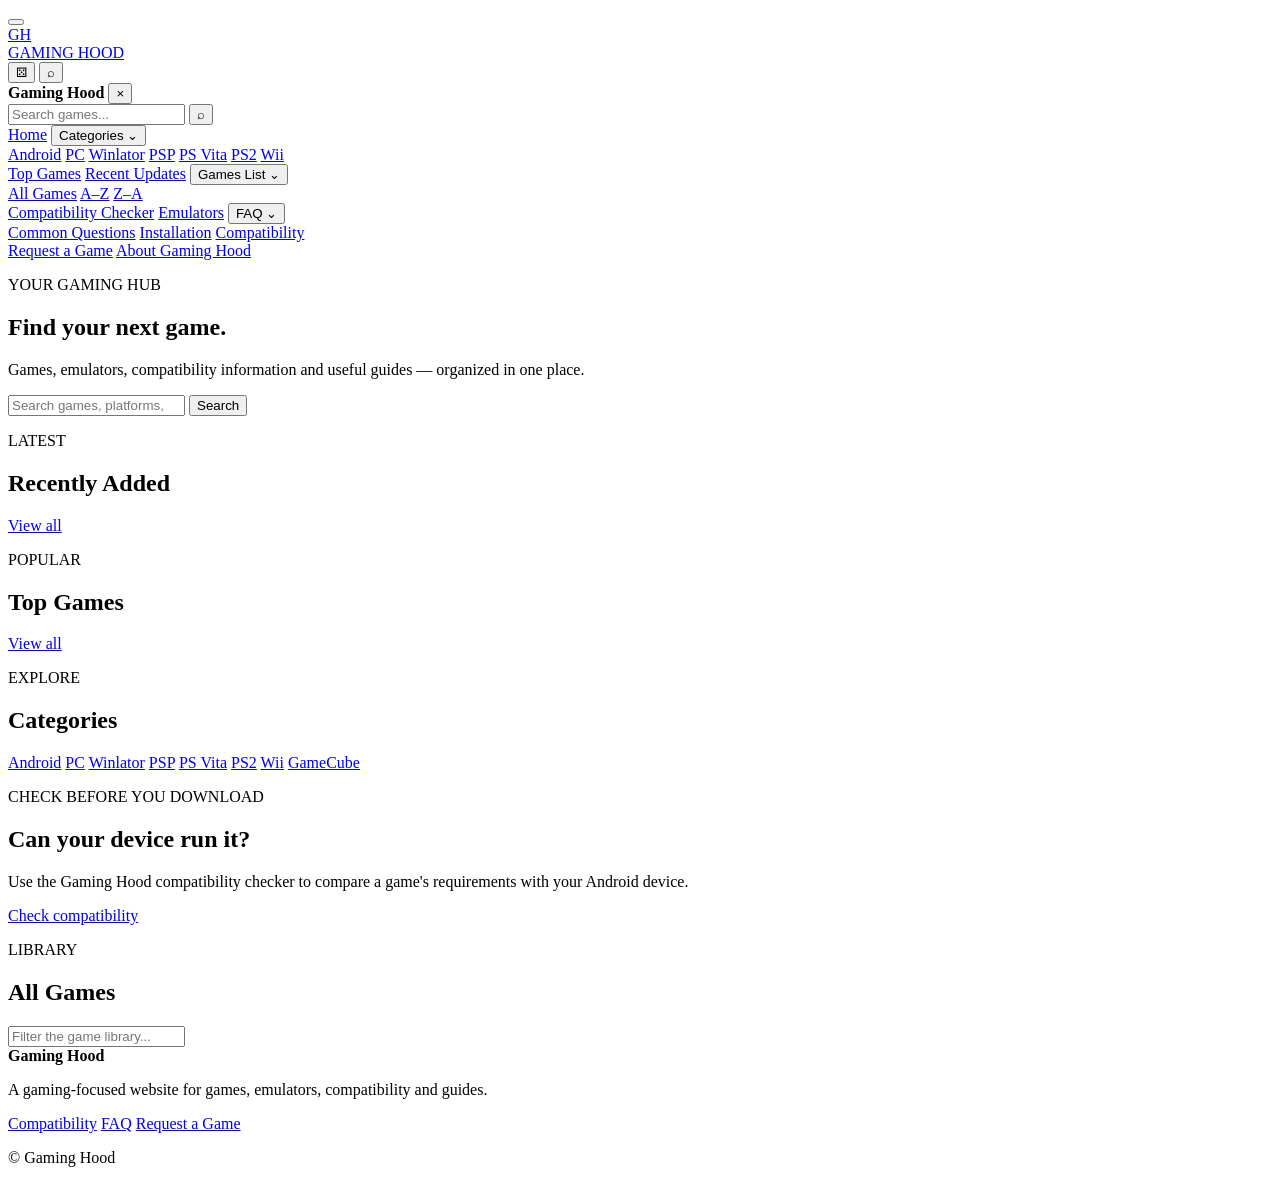
==== index.html @ 9b84cf95 "Add files via upload" ====
<!DOCTYPE html>
<html lang="en">
<head>
  <meta charset="UTF-8">
  <meta name="viewport" content="width=device-width, initial-scale=1.0">
  <meta name="theme-color" content="#170d25">
  <meta name="description" content="Gaming Hood — games, emulators, compatibility and gaming resources.">
  <title>Gaming Hood</title>
  <link rel="stylesheet" href="css/style.css">
  <link rel="manifest" href="manifest.json">
</head>
<body>
  <header class="site-header">
    <button class="icon-btn menu-btn" id="menuBtn" aria-label="Open menu" aria-expanded="false">
      <span></span><span></span><span></span>
    </button>

    <a class="brand" href="./" aria-label="Gaming Hood home">
      <div class="brand-mark">GH</div>
      <span>GAMING HOOD</span>
    </a>

    <div class="header-actions">
      <button class="icon-btn" id="randomBtn" aria-label="Random game" title="Random game">⚄</button>
      <button class="icon-btn" id="searchBtn" aria-label="Search">⌕</button>
    </div>
  </header>

  <div class="drawer-backdrop" id="drawerBackdrop"></div>
  <aside class="drawer" id="drawer" aria-hidden="true">
    <div class="drawer-top">
      <strong>Gaming Hood</strong>
      <button class="close-btn" id="closeDrawer" aria-label="Close menu">×</button>
    </div>

    <form class="drawer-search" id="drawerSearchForm">
      <input id="drawerSearchInput" type="search" placeholder="Search games..." autocomplete="off">
      <button type="submit">⌕</button>
    </form>

    <nav class="drawer-nav">
      <a href="./">Home</a>

      <button class="nav-drop" data-target="categoriesMenu">
        Categories <span>⌄</span>
      </button>
      <div class="subnav" id="categoriesMenu">
        <a href="category.html?platform=Android">Android</a>
        <a href="category.html?platform=PC">PC</a>
        <a href="category.html?platform=Winlator">Winlator</a>
        <a href="category.html?platform=PSP">PSP</a>
        <a href="category.html?platform=PS%20Vita">PS Vita</a>
        <a href="category.html?platform=PS2">PS2</a>
        <a href="category.html?platform=Wii">Wii</a>
      </div>

      <a href="#top-games">Top Games</a>
      <a href="#recent-updates">Recent Updates</a>

      <button class="nav-drop" data-target="gamesListMenu">
        Games List <span>⌄</span>
      </button>
      <div class="subnav" id="gamesListMenu">
        <a href="#games">All Games</a>
        <a href="category.html?sort=az">A–Z</a>
        <a href="category.html?sort=za">Z–A</a>
      </div>

      <a href="compatibility.html">Compatibility Checker</a>
      <a href="#emulators">Emulators</a>

      <button class="nav-drop" data-target="faqMenu">
        FAQ <span>⌄</span>
      </button>
      <div class="subnav" id="faqMenu">
        <a href="faq.html">Common Questions</a>
        <a href="faq.html#installation">Installation</a>
        <a href="faq.html#compatibility">Compatibility</a>
      </div>

      <a href="#request">Request a Game</a>
      <a href="#about">About Gaming Hood</a>
    </nav>
  </aside>

  <section class="hero">
    <div class="hero-inner">
      <p class="eyebrow">YOUR GAMING HUB</p>
      <h1>Find your next game.</h1>
      <p class="hero-text">Games, emulators, compatibility information and useful guides — organized in one place.</p>
      <div class="hero-search">
        <input id="heroSearchInput" type="search" placeholder="Search games, platforms, emulators..." autocomplete="off">
        <button id="heroSearchBtn">Search</button>
      </div>
    </div>
  </section>

  <main class="container">
    <section class="section" id="recent-updates">
      <div class="section-heading">
        <div>
          <p class="section-kicker">LATEST</p>
          <h2>Recently Added</h2>
        </div>
        <a href="category.html?sort=recent">View all</a>
      </div>
      <div class="game-grid" id="recentGrid"></div>
    </section>

    <section class="section" id="top-games">
      <div class="section-heading">
        <div>
          <p class="section-kicker">POPULAR</p>
          <h2>Top Games</h2>
        </div>
        <a href="category.html?sort=top">View all</a>
      </div>
      <div class="game-grid" id="topGrid"></div>
    </section>

    <section class="section categories-section">
      <div class="section-heading">
        <div>
          <p class="section-kicker">EXPLORE</p>
          <h2>Categories</h2>
        </div>
      </div>
      <div class="category-grid">
        <a href="category.html?platform=Android">Android</a>
        <a href="category.html?platform=PC">PC</a>
        <a href="category.html?platform=Winlator">Winlator</a>
        <a href="category.html?platform=PSP">PSP</a>
        <a href="category.html?platform=PS%20Vita">PS Vita</a>
        <a href="category.html?platform=PS2">PS2</a>
        <a href="category.html?platform=Wii">Wii</a>
        <a href="category.html?platform=GameCube">GameCube</a>
      </div>
    </section>

    <section class="section feature-strip">
      <div>
        <p class="section-kicker">CHECK BEFORE YOU DOWNLOAD</p>
        <h2>Can your device run it?</h2>
        <p>Use the Gaming Hood compatibility checker to compare a game's requirements with your Android device.</p>
      </div>
      <a class="primary-btn" href="compatibility.html">Check compatibility</a>
    </section>

    <section class="section" id="games">
      <div class="section-heading">
        <div>
          <p class="section-kicker">LIBRARY</p>
          <h2>All Games</h2>
        </div>
        <span class="result-count" id="resultCount"></span>
      </div>

      <div class="inline-search">
        <input id="librarySearchInput" type="search" placeholder="Filter the game library..." autocomplete="off">
      </div>
      <div class="game-grid" id="allGrid"></div>
      <p class="empty-state" id="emptyState" hidden>No games matched your search.</p>
    </section>
  </main>

  <footer class="site-footer" id="about">
    <div>
      <strong>Gaming Hood</strong>
      <p>A gaming-focused website for games, emulators, compatibility and guides.</p>
    </div>
    <div class="footer-links">
      <a href="compatibility.html">Compatibility</a>
      <a href="faq.html">FAQ</a>
      <a href="#request">Request a Game</a>
    </div>
    <p class="copyright">© <span id="year"></span> Gaming Hood</p>
  </footer>

  <div class="toast" id="toast" role="status" aria-live="polite"></div>

  <script src="js/app.js" defer></script>
</body>
</html>
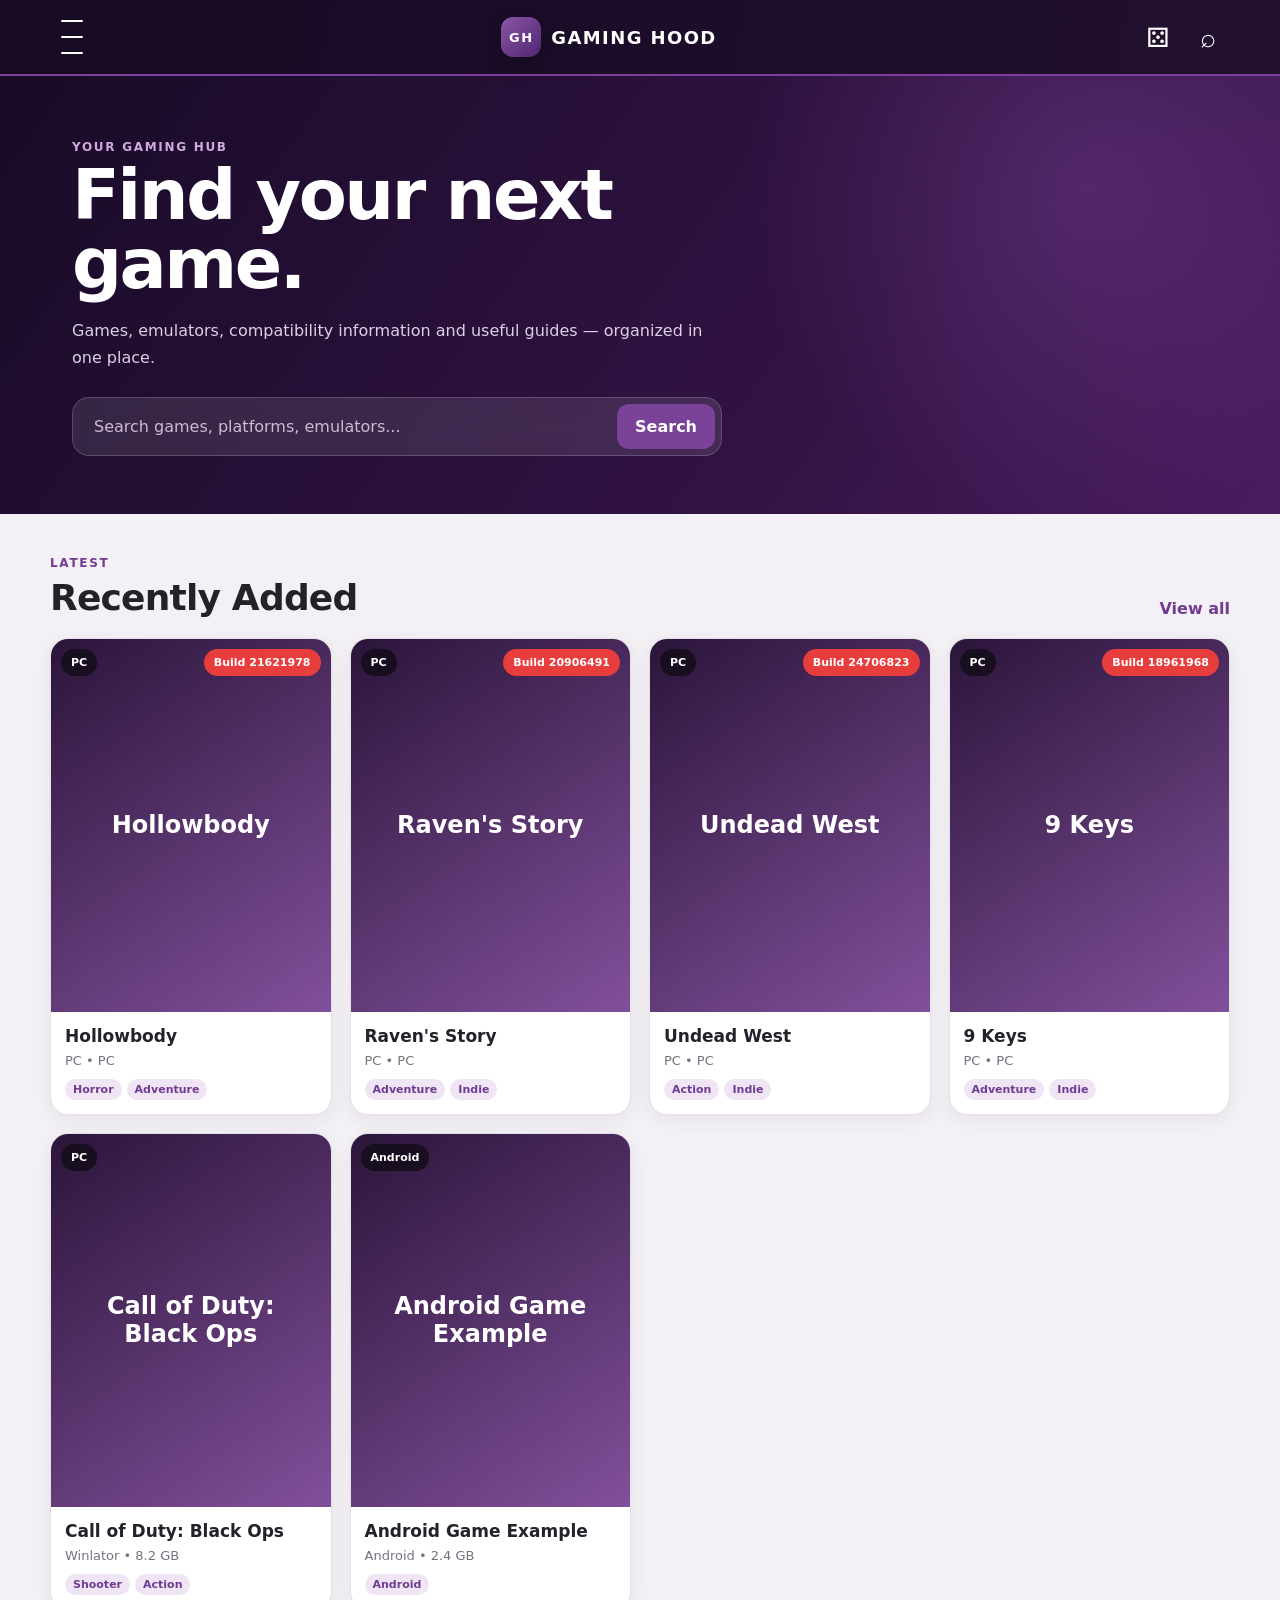
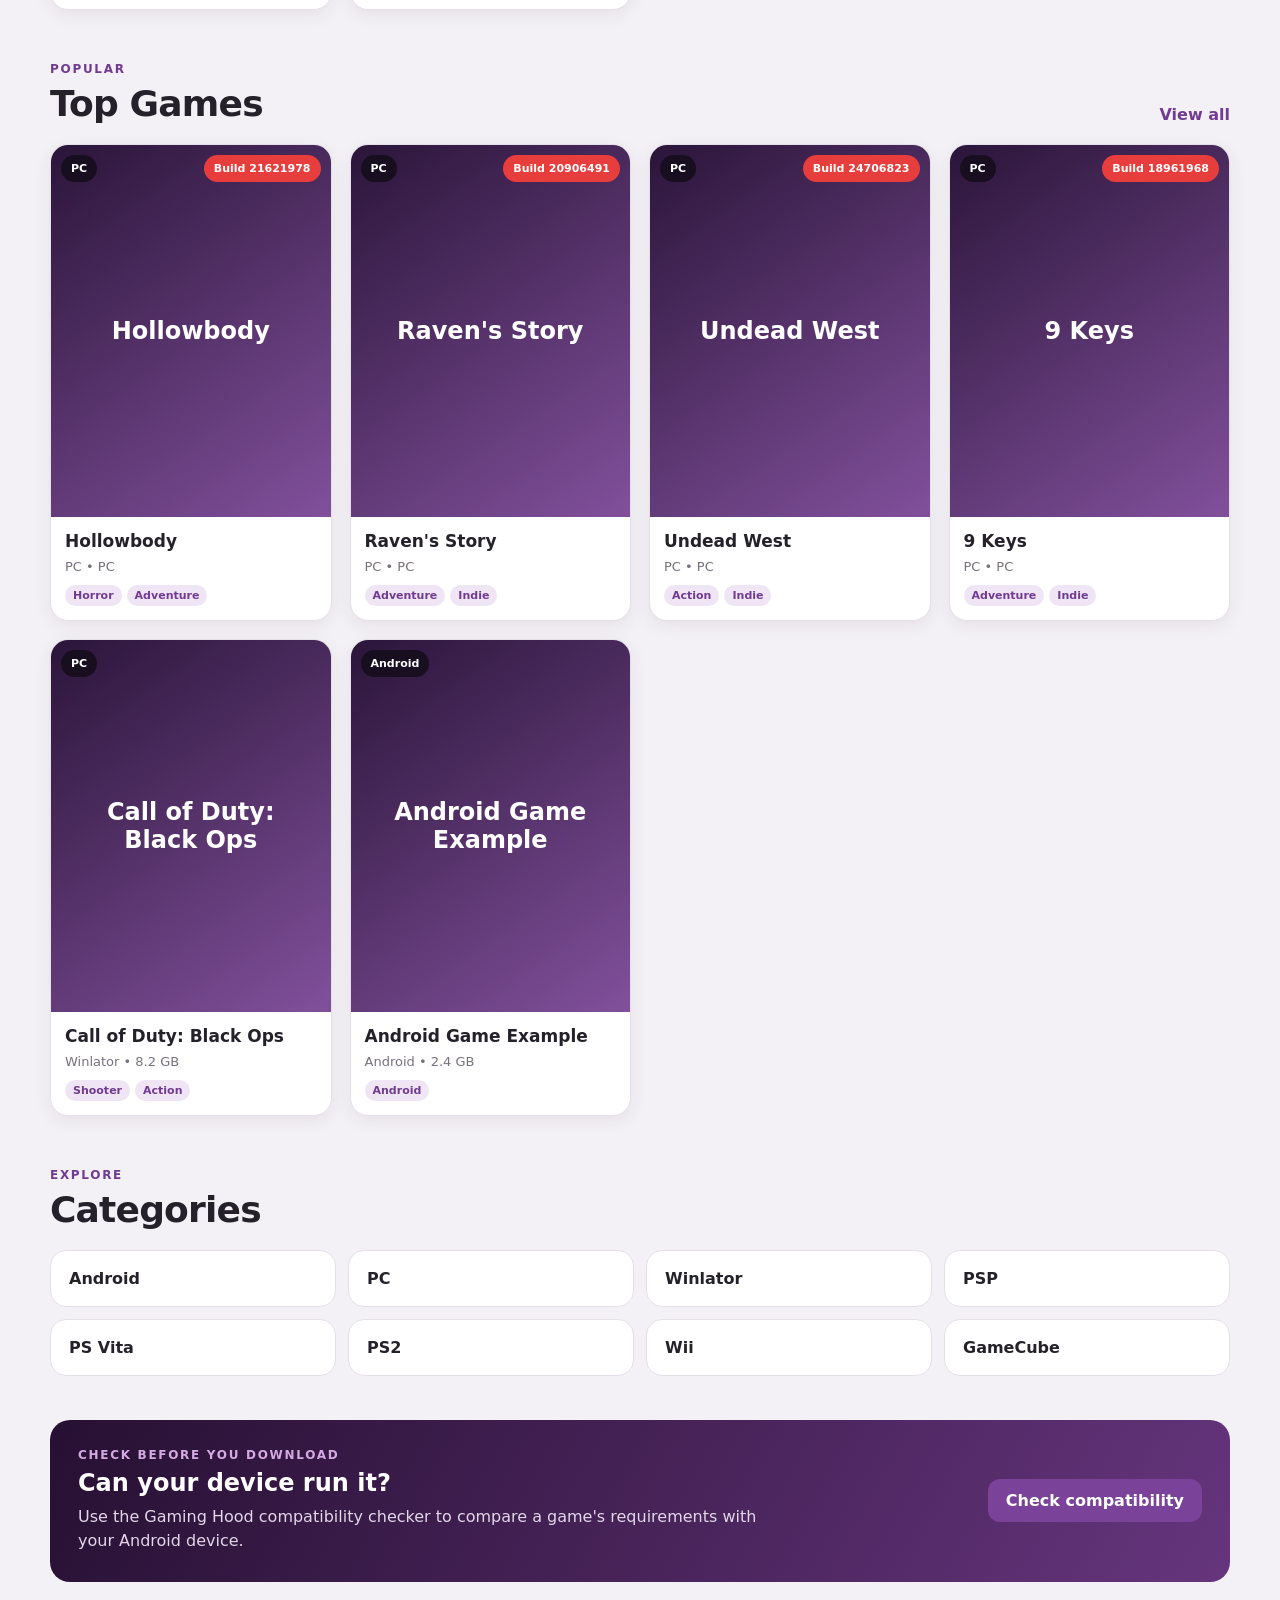
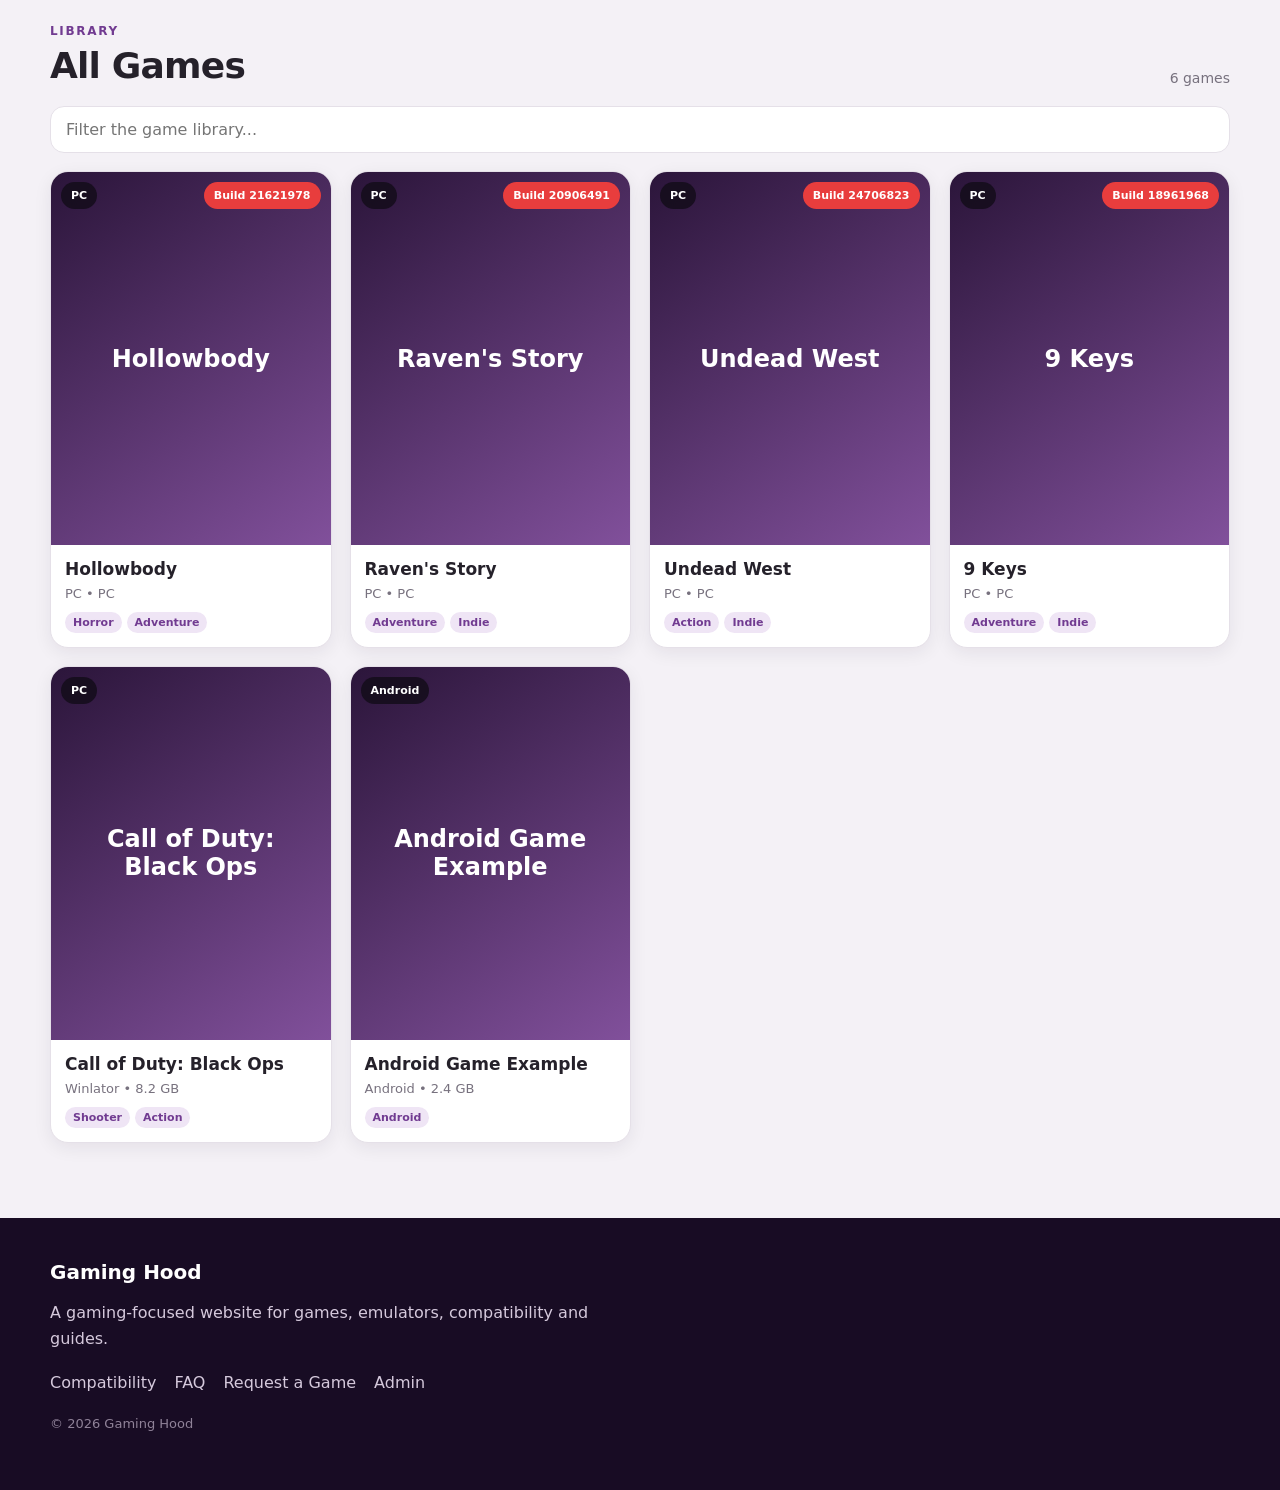
==== commit dfaaf7f9: "Add files via upload" ====
--- a/index.html
+++ b/index.html
@@ -80,6 +80,7 @@
 
       <a href="#request">Request a Game</a>
       <a href="#about">About Gaming Hood</a>
+      <a href="admin/">Admin</a>
     </nav>
   </aside>
 
@@ -172,6 +173,7 @@
       <a href="compatibility.html">Compatibility</a>
       <a href="faq.html">FAQ</a>
       <a href="#request">Request a Game</a>
+      <a href="admin/">Admin</a>
     </div>
     <p class="copyright">© <span id="year"></span> Gaming Hood</p>
   </footer>
--- a/css/style.css
+++ b/css/style.css
@@ -0,0 +1,728 @@
+:root {
+  --bg: #f4f1f6;
+  --surface: #ffffff;
+  --surface-2: #f8f6fa;
+  --text: #25212a;
+  --muted: #77717e;
+  --purple: #713b91;
+  --purple-dark: #190d28;
+  --purple-soft: #efe5f5;
+  --border: #e5e0e8;
+  --shadow: 0 10px 30px rgba(31, 18, 41, .10);
+  --radius: 20px;
+}
+
+* { box-sizing: border-box; }
+html { scroll-behavior: smooth; }
+body {
+  margin: 0;
+  background: var(--bg);
+  color: var(--text);
+  font-family: Inter, system-ui, -apple-system, BlinkMacSystemFont, "Segoe UI", sans-serif;
+}
+a { color: inherit; text-decoration: none; }
+button, input { font: inherit; }
+
+.site-header {
+  position: sticky;
+  top: 0;
+  z-index: 100;
+  height: 76px;
+  padding: 0 max(18px, calc((100% - 1180px) / 2));
+  display: grid;
+  grid-template-columns: 48px 1fr 110px;
+  align-items: center;
+  gap: 12px;
+  color: #fff;
+  background: linear-gradient(100deg, #160b23, #21102f);
+  border-bottom: 2px solid #7d3e9c;
+}
+.brand {
+  justify-self: center;
+  display: flex;
+  align-items: center;
+  gap: 10px;
+  font-weight: 900;
+  letter-spacing: 1.4px;
+  font-size: 18px;
+}
+.brand-mark {
+  width: 40px;
+  height: 40px;
+  display: grid;
+  place-items: center;
+  border-radius: 12px;
+  color: #fff;
+  background: linear-gradient(135deg, #8c55a7, #4e2670);
+  box-shadow: 0 7px 18px rgba(0,0,0,.25);
+  font-size: 13px;
+}
+.header-actions { display: flex; justify-content: flex-end; gap: 6px; }
+
+.icon-btn {
+  width: 44px;
+  height: 44px;
+  border: 0;
+  border-radius: 13px;
+  background: transparent;
+  color: inherit;
+  cursor: pointer;
+  display: grid;
+  place-items: center;
+  font-size: 27px;
+}
+.icon-btn:hover { background: rgba(255,255,255,.10); }
+.menu-btn { gap: 5px; }
+.menu-btn span {
+  display: block;
+  width: 22px;
+  height: 2px;
+  border-radius: 4px;
+  background: #fff;
+}
+
+.hero {
+  color: #fff;
+  background:
+    radial-gradient(circle at 85% 25%, rgba(145, 83, 178, .30), transparent 30%),
+    linear-gradient(125deg, #180b27, #321344 65%, #4a1c60);
+}
+.hero-inner {
+  max-width: 1180px;
+  margin: auto;
+  padding: 64px 22px 58px;
+}
+.eyebrow, .section-kicker {
+  margin: 0 0 7px;
+  font-size: 12px;
+  font-weight: 800;
+  letter-spacing: 1.7px;
+  color: #9a6bb4;
+}
+.hero .eyebrow { color: #d0a9df; }
+.hero h1 {
+  max-width: 700px;
+  margin: 0;
+  font-size: clamp(38px, 7vw, 70px);
+  line-height: .98;
+  letter-spacing: -2.5px;
+}
+.hero-text {
+  max-width: 650px;
+  margin: 20px 0 26px;
+  color: #ddd0e4;
+  line-height: 1.65;
+  font-size: 16px;
+}
+.hero-search {
+  max-width: 650px;
+  display: flex;
+  padding: 6px;
+  background: rgba(255,255,255,.10);
+  border: 1px solid rgba(255,255,255,.18);
+  border-radius: 17px;
+  backdrop-filter: blur(12px);
+}
+.hero-search input {
+  min-width: 0;
+  flex: 1;
+  border: 0;
+  outline: 0;
+  background: transparent;
+  color: #fff;
+  padding: 13px 15px;
+}
+.hero-search input::placeholder { color: #cbbcd3; }
+.hero-search button, .primary-btn {
+  border: 0;
+  border-radius: 12px;
+  padding: 12px 18px;
+  color: #fff;
+  background: #7a4298;
+  cursor: pointer;
+  font-weight: 800;
+}
+
+.container {
+  width: min(1180px, calc(100% - 28px));
+  margin: 0 auto;
+}
+.section { padding: 42px 0 10px; }
+.section-heading {
+  display: flex;
+  align-items: end;
+  justify-content: space-between;
+  gap: 20px;
+  margin-bottom: 20px;
+}
+.section-heading h2 {
+  margin: 0;
+  font-size: clamp(26px, 4vw, 36px);
+  letter-spacing: -.8px;
+}
+.section-heading > a {
+  color: var(--purple);
+  font-weight: 750;
+}
+.section-kicker { color: var(--purple); }
+
+.game-grid {
+  display: grid;
+  grid-template-columns: repeat(4, minmax(0, 1fr));
+  gap: 18px;
+}
+.game-card {
+  min-width: 0;
+  overflow: hidden;
+  border: 1px solid var(--border);
+  border-radius: 18px;
+  background: var(--surface);
+  box-shadow: 0 5px 18px rgba(30,18,39,.07);
+  transition: transform .18s ease, box-shadow .18s ease;
+}
+.game-card:hover {
+  transform: translateY(-4px);
+  box-shadow: var(--shadow);
+}
+.cover {
+  position: relative;
+  aspect-ratio: 3 / 4;
+  overflow: hidden;
+  background: linear-gradient(135deg, #281536, #76508a);
+}
+.cover img {
+  width: 100%;
+  height: 100%;
+  display: block;
+  object-fit: cover;
+}
+.cover-placeholder {
+  width: 100%;
+  height: 100%;
+  display: grid;
+  place-items: center;
+  padding: 20px;
+  text-align: center;
+  color: #fff;
+  font-size: 24px;
+  font-weight: 900;
+  background: linear-gradient(145deg, #2b153a, #81509b);
+}
+.platform-badge, .build-badge {
+  position: absolute;
+  top: 10px;
+  padding: 7px 10px;
+  border-radius: 999px;
+  color: #fff;
+  background: rgba(19, 13, 25, .82);
+  backdrop-filter: blur(8px);
+  font-size: 11px;
+  font-weight: 800;
+}
+.platform-badge { left: 10px; }
+.build-badge { right: 10px; background: #e83d3d; }
+.card-info { padding: 14px; }
+.card-title {
+  margin: 0 0 6px;
+  font-size: 17px;
+  line-height: 1.25;
+}
+.card-meta {
+  margin: 0;
+  color: var(--muted);
+  font-size: 13px;
+}
+.card-tags {
+  display: flex;
+  flex-wrap: wrap;
+  gap: 5px;
+  margin-top: 11px;
+}
+.tag {
+  padding: 4px 8px;
+  border-radius: 999px;
+  background: var(--purple-soft);
+  color: var(--purple);
+  font-size: 11px;
+  font-weight: 750;
+}
+
+.category-grid {
+  display: grid;
+  grid-template-columns: repeat(4, 1fr);
+  gap: 12px;
+}
+.category-grid a {
+  padding: 18px;
+  border: 1px solid var(--border);
+  border-radius: 16px;
+  background: var(--surface);
+  font-weight: 800;
+  transition: .18s;
+}
+.category-grid a:hover {
+  color: #fff;
+  background: var(--purple);
+  border-color: var(--purple);
+}
+.feature-strip {
+  display: flex;
+  align-items: center;
+  justify-content: space-between;
+  gap: 30px;
+  margin-top: 34px;
+  padding: 28px;
+  border-radius: var(--radius);
+  color: #fff;
+  background: linear-gradient(120deg, #261032, #66357d);
+}
+.feature-strip h2 { margin: 0 0 8px; }
+.feature-strip p:not(.section-kicker) {
+  max-width: 680px;
+  margin: 0;
+  color: #e2d6e8;
+  line-height: 1.55;
+}
+.feature-strip .section-kicker { color: #d5a9e2; }
+
+.inline-search {
+  margin: 0 0 18px;
+}
+.inline-search input, .drawer-search input {
+  width: 100%;
+  border: 1px solid var(--border);
+  outline: 0;
+  border-radius: 14px;
+  padding: 13px 15px;
+  background: var(--surface);
+  color: var(--text);
+}
+.result-count { color: var(--muted); font-size: 14px; }
+
+.empty-state {
+  padding: 45px 10px;
+  text-align: center;
+  color: var(--muted);
+}
+
+.site-footer {
+  margin-top: 65px;
+  padding: 42px max(22px, calc((100% - 1180px) / 2));
+  color: #d5c9dc;
+  background: #180c24;
+}
+.site-footer strong { color: #fff; font-size: 20px; }
+.site-footer p { max-width: 580px; line-height: 1.6; }
+.footer-links {
+  display: flex;
+  flex-wrap: wrap;
+  gap: 18px;
+  margin: 22px 0;
+}
+.footer-links a:hover { color: #fff; }
+.copyright { color: #8f8298; font-size: 13px; }
+
+.drawer-backdrop {
+  position: fixed;
+  inset: 0;
+  z-index: 190;
+  background: rgba(9, 5, 12, .60);
+  opacity: 0;
+  pointer-events: none;
+  transition: opacity .2s ease;
+}
+.drawer {
+  position: fixed;
+  inset: 0 auto 0 0;
+  z-index: 200;
+  width: min(390px, 92vw);
+  padding: 22px;
+  overflow-y: auto;
+  background: #211f23;
+  color: #fff;
+  transform: translateX(-105%);
+  transition: transform .24s ease;
+}
+.drawer.open { transform: translateX(0); }
+.drawer-backdrop.open {
+  opacity: 1;
+  pointer-events: auto;
+}
+.drawer-top {
+  display: flex;
+  align-items: center;
+  justify-content: space-between;
+  margin-bottom: 22px;
+  font-size: 21px;
+}
+.close-btn {
+  border: 0;
+  background: transparent;
+  color: #fff;
+  font-size: 38px;
+  cursor: pointer;
+}
+.drawer-search {
+  display: flex;
+  gap: 8px;
+  margin-bottom: 22px;
+}
+.drawer-search input {
+  background: #1b1a1d;
+  border-color: #39353b;
+  color: #fff;
+}
+.drawer-search button {
+  width: 50px;
+  border: 0;
+  border-radius: 14px;
+  color: #fff;
+  background: var(--purple);
+  cursor: pointer;
+}
+.drawer-nav a, .nav-drop {
+  width: 100%;
+  display: flex;
+  align-items: center;
+  justify-content: space-between;
+  padding: 17px 2px;
+  border: 0;
+  border-bottom: 1px solid #37343a;
+  background: transparent;
+  color: #fff;
+  text-align: left;
+  font-weight: 750;
+  font-size: 16px;
+  cursor: pointer;
+}
+.subnav {
+  display: none;
+  padding: 4px 0 8px 14px;
+}
+.subnav.open { display: block; }
+.subnav a {
+  color: #cfc7d2;
+  font-size: 14px;
+  border: 0;
+  padding: 12px 0;
+}
+
+.toast {
+  position: fixed;
+  left: 50%;
+  bottom: 24px;
+  z-index: 300;
+  transform: translate(-50%, 20px);
+  opacity: 0;
+  pointer-events: none;
+  padding: 11px 15px;
+  border-radius: 999px;
+  color: #fff;
+  background: #252027;
+  box-shadow: var(--shadow);
+  transition: .2s;
+}
+.toast.show { opacity: 1; transform: translate(-50%, 0); }
+
+.skeleton {
+  position: relative;
+  overflow: hidden;
+  background: #e8e4ea;
+}
+.skeleton::after {
+  content: "";
+  position: absolute;
+  inset: 0;
+  transform: translateX(-100%);
+  background: linear-gradient(90deg, transparent, rgba(255,255,255,.65), transparent);
+  animation: shimmer 1.2s infinite;
+}
+.skeleton-cover { aspect-ratio: 3 / 4; }
+.skeleton-info { height: 100px; }
+@keyframes shimmer {
+  100% { transform: translateX(100%); }
+}
+
+@media (max-width: 900px) {
+  .game-grid { grid-template-columns: repeat(3, minmax(0, 1fr)); }
+  .category-grid { grid-template-columns: repeat(2, 1fr); }
+}
+@media (max-width: 640px) {
+  .site-header {
+    height: 66px;
+    padding: 0 10px;
+    grid-template-columns: 44px 1fr 88px;
+  }
+  .brand { font-size: 14px; letter-spacing: .8px; }
+  .brand-mark { width: 35px; height: 35px; border-radius: 10px; }
+  .header-actions { gap: 0; }
+  .icon-btn { width: 40px; height: 40px; }
+  .hero-inner { padding: 45px 18px 42px; }
+  .hero h1 { letter-spacing: -1.5px; }
+  .hero-search { flex-direction: column; background: transparent; border: 0; padding: 0; gap: 8px; }
+  .hero-search input {
+    background: rgba(255,255,255,.10);
+    border: 1px solid rgba(255,255,255,.18);
+    border-radius: 14px;
+  }
+  .hero-search button { width: 100%; }
+  .container { width: min(100% - 20px, 1180px); }
+  .section { padding-top: 34px; }
+  .game-grid {
+    grid-template-columns: repeat(2, minmax(0, 1fr));
+    gap: 10px;
+  }
+  .game-card { border-radius: 14px; }
+  .card-info { padding: 10px; }
+  .card-title { font-size: 14px; }
+  .card-meta { font-size: 11px; }
+  .platform-badge, .build-badge { top: 7px; padding: 5px 7px; font-size: 9px; }
+  .platform-badge { left: 7px; }
+  .build-badge { right: 7px; }
+  .feature-strip {
+    display: block;
+    padding: 22px;
+  }
+  .feature-strip .primary-btn {
+    display: inline-block;
+    margin-top: 18px;
+  }
+  .category-grid { grid-template-columns: repeat(2, 1fr); }
+}
+
+
+
+/* ===== Game detail page ===== */
+.game-page {
+  min-height: 70vh;
+  padding: 28px 0 70px;
+}
+.game-shell {
+  width: min(920px, calc(100% - 24px));
+  margin: auto;
+}
+.breadcrumbs {
+  display: flex;
+  flex-wrap: wrap;
+  gap: 8px;
+  align-items: center;
+  margin: 4px 0 22px;
+  color: #77717e;
+  font-size: 14px;
+}
+.breadcrumbs a { color: var(--purple); font-weight: 700; }
+.game-tags {
+  display: flex;
+  flex-wrap: wrap;
+  gap: 8px;
+  margin-bottom: 14px;
+}
+.game-tag {
+  padding: 8px 13px;
+  border-radius: 999px;
+  color: #fff;
+  background: #713b91;
+  font-size: 13px;
+  font-weight: 750;
+}
+.game-title {
+  margin: 0;
+  font-size: clamp(34px, 6vw, 58px);
+  line-height: 1.04;
+  letter-spacing: -1.8px;
+}
+.game-meta {
+  display: flex;
+  flex-wrap: wrap;
+  align-items: center;
+  gap: 9px;
+  margin: 20px 0 26px;
+  color: #6f6874;
+  font-size: 14px;
+}
+.game-hero-image {
+  overflow: hidden;
+  border-radius: 24px;
+  background: #291533;
+  box-shadow: var(--shadow);
+}
+.game-hero-image img {
+  width: 100%;
+  max-height: 510px;
+  display: block;
+  object-fit: cover;
+}
+.game-cover-placeholder {
+  min-height: 360px;
+  display: grid;
+  place-items: center;
+  padding: 40px;
+  text-align: center;
+  color: #fff;
+  font-size: clamp(30px, 7vw, 60px);
+  font-weight: 900;
+  background: linear-gradient(135deg, #24112f, #81509b);
+}
+.game-card-section {
+  margin-top: 22px;
+  padding: 28px;
+  border: 1px solid var(--border);
+  border-radius: 22px;
+  background: var(--surface);
+  box-shadow: 0 5px 18px rgba(30,18,39,.05);
+}
+.game-card-section h2,
+.compat-card h2,
+.download-card h2 {
+  margin: 0 0 14px;
+  font-size: 27px;
+  letter-spacing: -.5px;
+}
+.game-description {
+  margin: 0;
+  color: #4f4854;
+  line-height: 1.75;
+  white-space: pre-line;
+}
+.info-grid,
+.requirements {
+  display: grid;
+  grid-template-columns: repeat(2, 1fr);
+  gap: 1px;
+  overflow: hidden;
+  border: 1px solid var(--border);
+  border-radius: 16px;
+  background: var(--border);
+}
+.info-row {
+  display: flex;
+  justify-content: space-between;
+  gap: 18px;
+  padding: 15px;
+  background: var(--surface);
+}
+.info-row span { color: #756d79; }
+.info-row strong { text-align: right; }
+.compat-card {
+  margin-top: 22px;
+  padding: 28px;
+  display: flex;
+  align-items: center;
+  justify-content: space-between;
+  gap: 25px;
+  border-radius: 22px;
+  color: #fff;
+  background: linear-gradient(120deg, #261032, #66357d);
+  box-shadow: var(--shadow);
+}
+.compat-card .section-kicker { color: #d7b1e5; }
+.compat-card h2 { margin-bottom: 8px; }
+.compat-card p:not(.section-kicker) {
+  margin: 0;
+  max-width: 620px;
+  color: #dfd2e5;
+  line-height: 1.6;
+}
+.download-card {
+  margin-top: 22px;
+  padding: 30px;
+  border-radius: 22px;
+  color: #fff;
+  background: #201024;
+}
+.download-card .section-kicker { color: #c294d5; }
+.download-card p:not(.section-kicker) { color: #d8cadf; }
+.download-btn {
+  display: inline-flex;
+  align-items: center;
+  justify-content: center;
+  min-width: 220px;
+  margin-top: 8px;
+  padding: 15px 22px;
+  border: 0;
+  border-radius: 14px;
+  color: #fff;
+  background: #7a4298;
+  font-weight: 850;
+  cursor: pointer;
+}
+.download-btn:hover, .primary-btn:hover { filter: brightness(1.08); }
+.download-btn.disabled {
+  opacity: .55;
+  cursor: not-allowed;
+}
+.install-list {
+  margin: 0;
+  padding-left: 22px;
+  color: #4f4854;
+  line-height: 1.9;
+}
+.share-section { text-align: left; }
+.share-buttons {
+  display: flex;
+  flex-wrap: wrap;
+  gap: 9px;
+}
+.share-buttons button {
+  padding: 11px 14px;
+  border: 1px solid var(--border);
+  border-radius: 12px;
+  color: var(--text);
+  background: var(--surface-2);
+  cursor: pointer;
+  font-weight: 700;
+}
+.share-buttons button:hover {
+  color: #fff;
+  border-color: var(--purple);
+  background: var(--purple);
+}
+.related-grid { grid-template-columns: repeat(4, minmax(0, 1fr)); }
+.game-loading .skeleton-hero-image {
+  aspect-ratio: 16 / 8;
+  border-radius: 24px;
+}
+.skeleton-title {
+  width: 60%;
+  height: 50px;
+  margin: 28px 0 15px;
+  border-radius: 10px;
+}
+.skeleton-lines {
+  width: 80%;
+  height: 70px;
+  border-radius: 10px;
+}
+.not-found {
+  margin: 60px auto;
+  padding: 45px 25px;
+  max-width: 650px;
+  text-align: center;
+  border: 1px solid var(--border);
+  border-radius: 22px;
+  background: var(--surface);
+}
+.not-found h1 { margin-top: 0; }
+.not-found p, .muted { color: var(--muted); line-height: 1.6; }
+
+@media (max-width: 700px) {
+  .game-page { padding-top: 18px; }
+  .game-shell { width: min(100% - 16px, 920px); }
+  .game-title { font-size: 35px; }
+  .game-hero-image { border-radius: 18px; }
+  .game-cover-placeholder { min-height: 250px; font-size: 35px; }
+  .game-card-section, .compat-card, .download-card {
+    padding: 20px;
+    border-radius: 18px;
+  }
+  .info-grid, .requirements { grid-template-columns: 1fr; }
+  .compat-card {
+    display: block;
+  }
+  .compat-card .primary-btn {
+    display: inline-flex;
+    margin-top: 17px;
+  }
+  .related-grid { grid-template-columns: repeat(2, minmax(0, 1fr)); }
+}
+
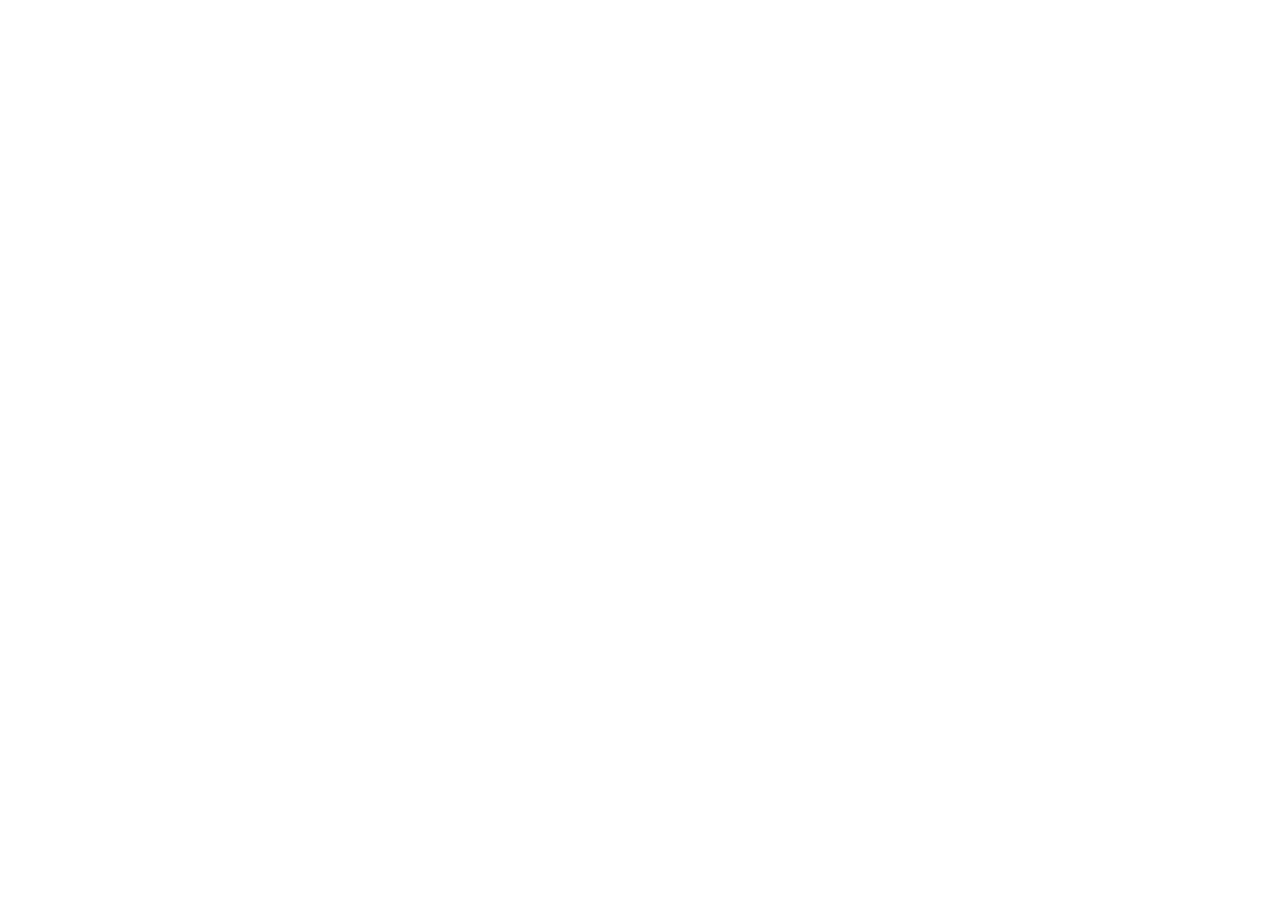
==== commit a52ca183: "Rename index (1).html to index.html" ====
--- a/index.html
+++ b/index.html
@@ -3,183 +3,13 @@
 <head>
   <meta charset="UTF-8">
   <meta name="viewport" content="width=device-width, initial-scale=1.0">
-  <meta name="theme-color" content="#170d25">
-  <meta name="description" content="Gaming Hood — games, emulators, compatibility and gaming resources.">
-  <title>Gaming Hood</title>
-  <link rel="stylesheet" href="css/style.css">
-  <link rel="manifest" href="manifest.json">
+
+  <title>Gaming Hood CMS</title>
 </head>
+
 <body>
-  <header class="site-header">
-    <button class="icon-btn menu-btn" id="menuBtn" aria-label="Open menu" aria-expanded="false">
-      <span></span><span></span><span></span>
-    </button>
 
-    <a class="brand" href="./" aria-label="Gaming Hood home">
-      <div class="brand-mark">GH</div>
-      <span>GAMING HOOD</span>
-    </a>
+  <script src="https://unpkg.com/decap-cms@^3.0.0/dist/decap-cms.js"></script>
 
-    <div class="header-actions">
-      <button class="icon-btn" id="randomBtn" aria-label="Random game" title="Random game">⚄</button>
-      <button class="icon-btn" id="searchBtn" aria-label="Search">⌕</button>
-    </div>
-  </header>
-
-  <div class="drawer-backdrop" id="drawerBackdrop"></div>
-  <aside class="drawer" id="drawer" aria-hidden="true">
-    <div class="drawer-top">
-      <strong>Gaming Hood</strong>
-      <button class="close-btn" id="closeDrawer" aria-label="Close menu">×</button>
-    </div>
-
-    <form class="drawer-search" id="drawerSearchForm">
-      <input id="drawerSearchInput" type="search" placeholder="Search games..." autocomplete="off">
-      <button type="submit">⌕</button>
-    </form>
-
-    <nav class="drawer-nav">
-      <a href="./">Home</a>
-
-      <button class="nav-drop" data-target="categoriesMenu">
-        Categories <span>⌄</span>
-      </button>
-      <div class="subnav" id="categoriesMenu">
-        <a href="category.html?platform=Android">Android</a>
-        <a href="category.html?platform=PC">PC</a>
-        <a href="category.html?platform=Winlator">Winlator</a>
-        <a href="category.html?platform=PSP">PSP</a>
-        <a href="category.html?platform=PS%20Vita">PS Vita</a>
-        <a href="category.html?platform=PS2">PS2</a>
-        <a href="category.html?platform=Wii">Wii</a>
-      </div>
-
-      <a href="#top-games">Top Games</a>
-      <a href="#recent-updates">Recent Updates</a>
-
-      <button class="nav-drop" data-target="gamesListMenu">
-        Games List <span>⌄</span>
-      </button>
-      <div class="subnav" id="gamesListMenu">
-        <a href="#games">All Games</a>
-        <a href="category.html?sort=az">A–Z</a>
-        <a href="category.html?sort=za">Z–A</a>
-      </div>
-
-      <a href="compatibility.html">Compatibility Checker</a>
-      <a href="#emulators">Emulators</a>
-
-      <button class="nav-drop" data-target="faqMenu">
-        FAQ <span>⌄</span>
-      </button>
-      <div class="subnav" id="faqMenu">
-        <a href="faq.html">Common Questions</a>
-        <a href="faq.html#installation">Installation</a>
-        <a href="faq.html#compatibility">Compatibility</a>
-      </div>
-
-      <a href="#request">Request a Game</a>
-      <a href="#about">About Gaming Hood</a>
-      <a href="admin/">Admin</a>
-    </nav>
-  </aside>
-
-  <section class="hero">
-    <div class="hero-inner">
-      <p class="eyebrow">YOUR GAMING HUB</p>
-      <h1>Find your next game.</h1>
-      <p class="hero-text">Games, emulators, compatibility information and useful guides — organized in one place.</p>
-      <div class="hero-search">
-        <input id="heroSearchInput" type="search" placeholder="Search games, platforms, emulators..." autocomplete="off">
-        <button id="heroSearchBtn">Search</button>
-      </div>
-    </div>
-  </section>
-
-  <main class="container">
-    <section class="section" id="recent-updates">
-      <div class="section-heading">
-        <div>
-          <p class="section-kicker">LATEST</p>
-          <h2>Recently Added</h2>
-        </div>
-        <a href="category.html?sort=recent">View all</a>
-      </div>
-      <div class="game-grid" id="recentGrid"></div>
-    </section>
-
-    <section class="section" id="top-games">
-      <div class="section-heading">
-        <div>
-          <p class="section-kicker">POPULAR</p>
-          <h2>Top Games</h2>
-        </div>
-        <a href="category.html?sort=top">View all</a>
-      </div>
-      <div class="game-grid" id="topGrid"></div>
-    </section>
-
-    <section class="section categories-section">
-      <div class="section-heading">
-        <div>
-          <p class="section-kicker">EXPLORE</p>
-          <h2>Categories</h2>
-        </div>
-      </div>
-      <div class="category-grid">
-        <a href="category.html?platform=Android">Android</a>
-        <a href="category.html?platform=PC">PC</a>
-        <a href="category.html?platform=Winlator">Winlator</a>
-        <a href="category.html?platform=PSP">PSP</a>
-        <a href="category.html?platform=PS%20Vita">PS Vita</a>
-        <a href="category.html?platform=PS2">PS2</a>
-        <a href="category.html?platform=Wii">Wii</a>
-        <a href="category.html?platform=GameCube">GameCube</a>
-      </div>
-    </section>
-
-    <section class="section feature-strip">
-      <div>
-        <p class="section-kicker">CHECK BEFORE YOU DOWNLOAD</p>
-        <h2>Can your device run it?</h2>
-        <p>Use the Gaming Hood compatibility checker to compare a game's requirements with your Android device.</p>
-      </div>
-      <a class="primary-btn" href="compatibility.html">Check compatibility</a>
-    </section>
-
-    <section class="section" id="games">
-      <div class="section-heading">
-        <div>
-          <p class="section-kicker">LIBRARY</p>
-          <h2>All Games</h2>
-        </div>
-        <span class="result-count" id="resultCount"></span>
-      </div>
-
-      <div class="inline-search">
-        <input id="librarySearchInput" type="search" placeholder="Filter the game library..." autocomplete="off">
-      </div>
-      <div class="game-grid" id="allGrid"></div>
-      <p class="empty-state" id="emptyState" hidden>No games matched your search.</p>
-    </section>
-  </main>
-
-  <footer class="site-footer" id="about">
-    <div>
-      <strong>Gaming Hood</strong>
-      <p>A gaming-focused website for games, emulators, compatibility and guides.</p>
-    </div>
-    <div class="footer-links">
-      <a href="compatibility.html">Compatibility</a>
-      <a href="faq.html">FAQ</a>
-      <a href="#request">Request a Game</a>
-      <a href="admin/">Admin</a>
-    </div>
-    <p class="copyright">© <span id="year"></span> Gaming Hood</p>
-  </footer>
-
-  <div class="toast" id="toast" role="status" aria-live="polite"></div>
-
-  <script src="js/app.js" defer></script>
 </body>
 </html>
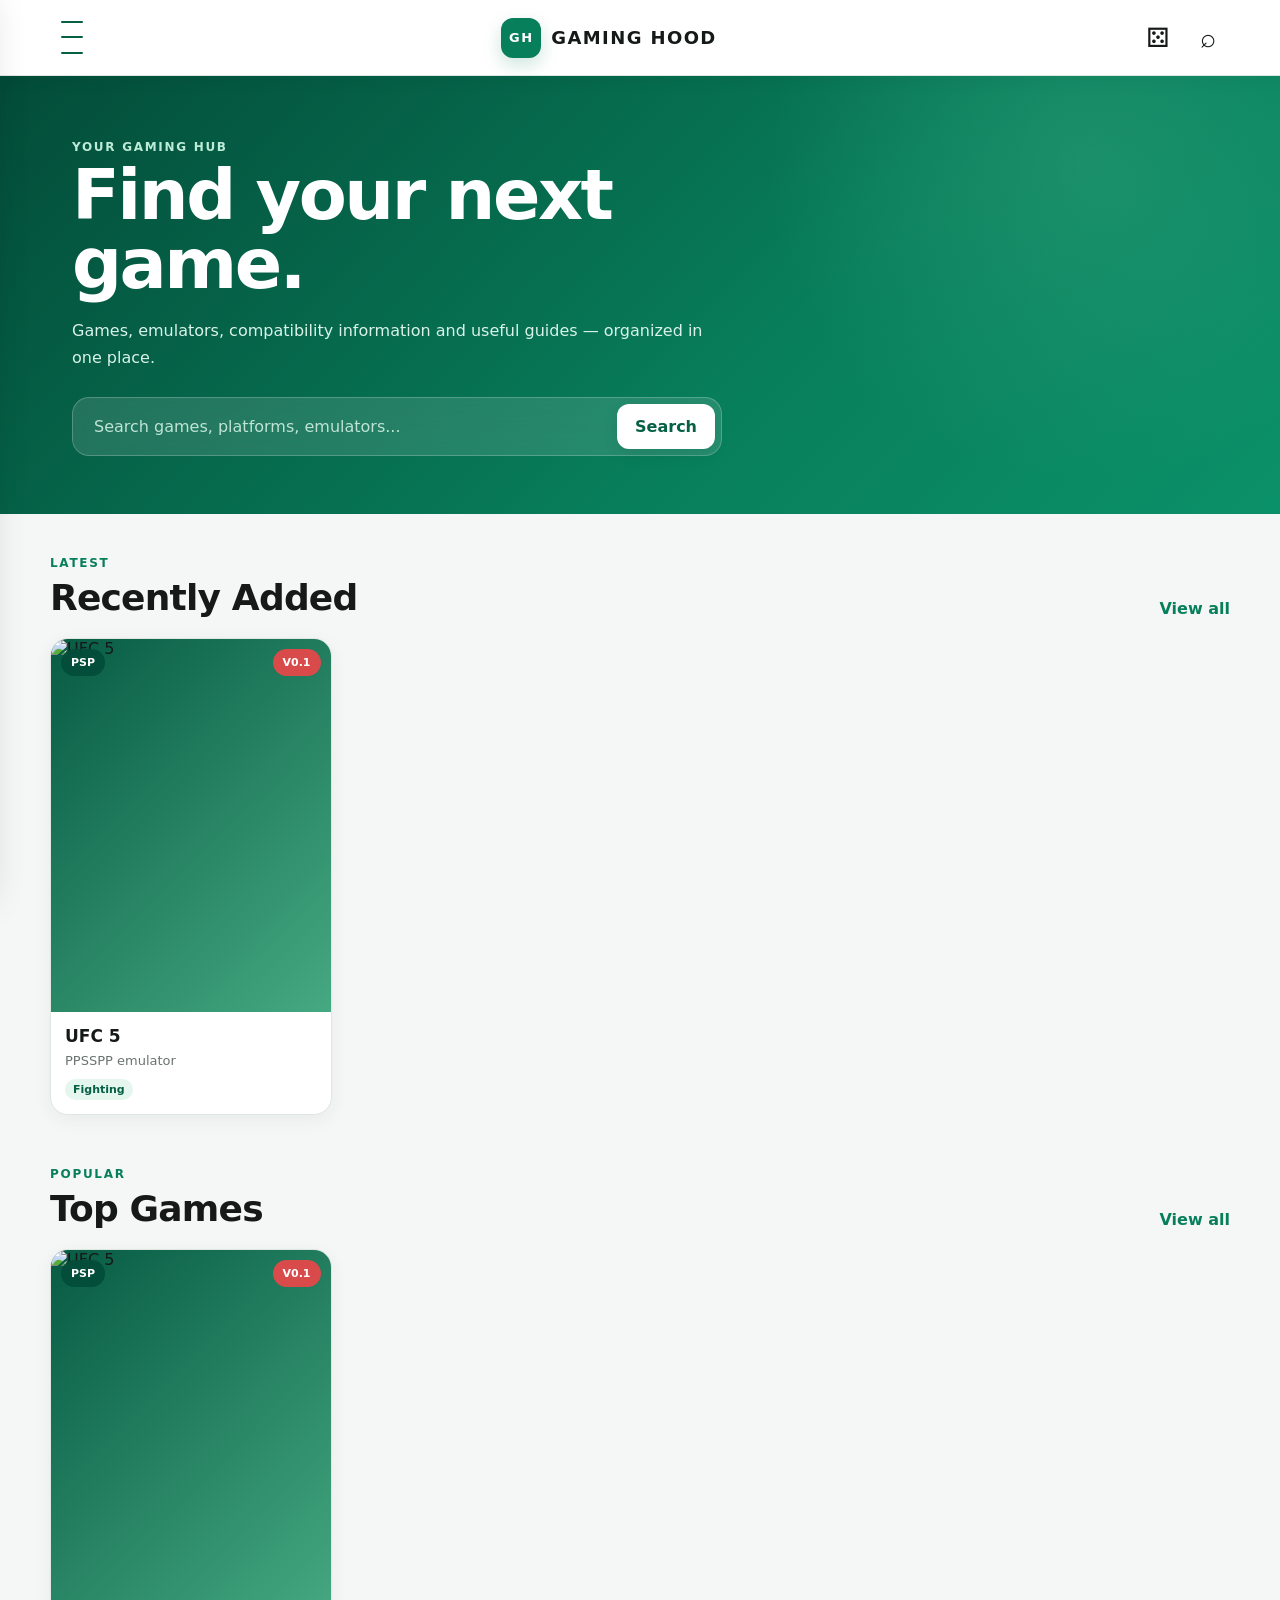
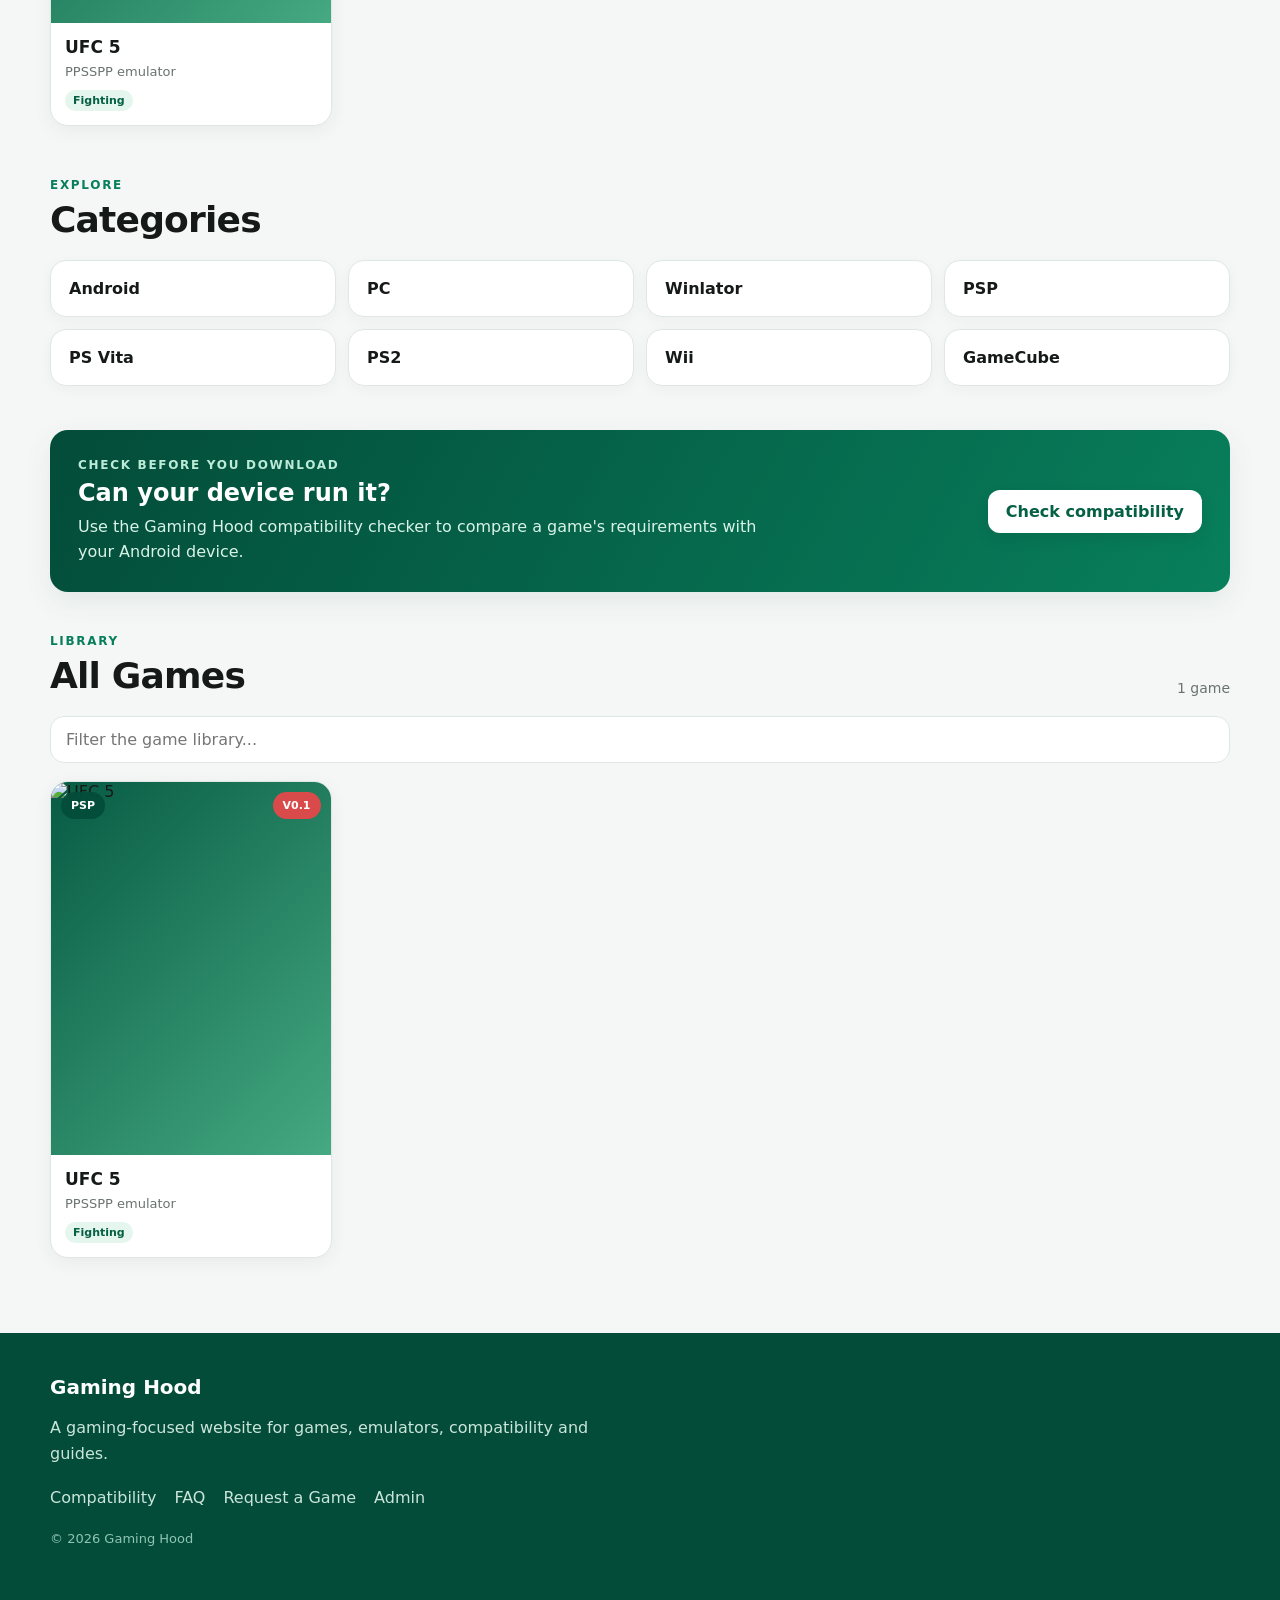
==== commit ca9adf48: "Enhance index.html with meta tags and header structure Added meta tags for theme color and descripti" ====
--- a/index.html
+++ b/index.html
@@ -3,13 +3,183 @@
 <head>
   <meta charset="UTF-8">
   <meta name="viewport" content="width=device-width, initial-scale=1.0">
+  <meta name="theme-color" content="#170d25">
+  <meta name="description" content="Gaming Hood — games, emulators, compatibility and gaming resources.">
+  <title>Gaming Hood</title>
+  <link rel="stylesheet" href="css/style.css">
+  <link rel="manifest" href="manifest.json">
+</head>
+<body>
+  <header class="site-header">
+    <button class="icon-btn menu-btn" id="menuBtn" aria-label="Open menu" aria-expanded="false">
+      <span></span><span></span><span></span>
+    </button>
 
-  <title>Gaming Hood CMS</title>
-</head>
+    <a class="brand" href="./" aria-label="Gaming Hood home">
+      <div class="brand-mark">GH</div>
+      <span>GAMING HOOD</span>
+    </a>
 
-<body>
+    <div class="header-actions">
+      <button class="icon-btn" id="randomBtn" aria-label="Random game" title="Random game">⚄</button>
+      <button class="icon-btn" id="searchBtn" aria-label="Search">⌕</button>
+    </div>
+  </header>
 
-  <script src="https://unpkg.com/decap-cms@^3.0.0/dist/decap-cms.js"></script>
+  <div class="drawer-backdrop" id="drawerBackdrop"></div>
+  <aside class="drawer" id="drawer" aria-hidden="true">
+    <div class="drawer-top">
+      <strong>Gaming Hood</strong>
+      <button class="close-btn" id="closeDrawer" aria-label="Close menu">×</button>
+    </div>
 
+    <form class="drawer-search" id="drawerSearchForm">
+      <input id="drawerSearchInput" type="search" placeholder="Search games..." autocomplete="off">
+      <button type="submit">⌕</button>
+    </form>
+
+    <nav class="drawer-nav">
+      <a href="./">Home</a>
+
+      <button class="nav-drop" data-target="categoriesMenu">
+        Categories <span>⌄</span>
+      </button>
+      <div class="subnav" id="categoriesMenu">
+        <a href="category.html?platform=Android">Android</a>
+        <a href="category.html?platform=PC">PC</a>
+        <a href="category.html?platform=Winlator">Winlator</a>
+        <a href="category.html?platform=PSP">PSP</a>
+        <a href="category.html?platform=PS%20Vita">PS Vita</a>
+        <a href="category.html?platform=PS2">PS2</a>
+        <a href="category.html?platform=Wii">Wii</a>
+      </div>
+
+      <a href="#top-games">Top Games</a>
+      <a href="#recent-updates">Recent Updates</a>
+
+      <button class="nav-drop" data-target="gamesListMenu">
+        Games List <span>⌄</span>
+      </button>
+      <div class="subnav" id="gamesListMenu">
+        <a href="#games">All Games</a>
+        <a href="category.html?sort=az">A–Z</a>
+        <a href="category.html?sort=za">Z–A</a>
+      </div>
+
+      <a href="compatibility.html">Compatibility Checker</a>
+      <a href="#emulators">Emulators</a>
+
+      <button class="nav-drop" data-target="faqMenu">
+        FAQ <span>⌄</span>
+      </button>
+      <div class="subnav" id="faqMenu">
+        <a href="faq.html">Common Questions</a>
+        <a href="faq.html#installation">Installation</a>
+        <a href="faq.html#compatibility">Compatibility</a>
+      </div>
+
+      <a href="#request">Request a Game</a>
+      <a href="#about">About Gaming Hood</a>
+      <a href="admin/">Admin</a>
+    </nav>
+  </aside>
+
+  <section class="hero">
+    <div class="hero-inner">
+      <p class="eyebrow">YOUR GAMING HUB</p>
+      <h1>Find your next game.</h1>
+      <p class="hero-text">Games, emulators, compatibility information and useful guides — organized in one place.</p>
+      <div class="hero-search">
+        <input id="heroSearchInput" type="search" placeholder="Search games, platforms, emulators..." autocomplete="off">
+        <button id="heroSearchBtn">Search</button>
+      </div>
+    </div>
+  </section>
+
+  <main class="container">
+    <section class="section" id="recent-updates">
+      <div class="section-heading">
+        <div>
+          <p class="section-kicker">LATEST</p>
+          <h2>Recently Added</h2>
+        </div>
+        <a href="category.html?sort=recent">View all</a>
+      </div>
+      <div class="game-grid" id="recentGrid"></div>
+    </section>
+
+    <section class="section" id="top-games">
+      <div class="section-heading">
+        <div>
+          <p class="section-kicker">POPULAR</p>
+          <h2>Top Games</h2>
+        </div>
+        <a href="category.html?sort=top">View all</a>
+      </div>
+      <div class="game-grid" id="topGrid"></div>
+    </section>
+
+    <section class="section categories-section">
+      <div class="section-heading">
+        <div>
+          <p class="section-kicker">EXPLORE</p>
+          <h2>Categories</h2>
+        </div>
+      </div>
+      <div class="category-grid">
+        <a href="category.html?platform=Android">Android</a>
+        <a href="category.html?platform=PC">PC</a>
+        <a href="category.html?platform=Winlator">Winlator</a>
+        <a href="category.html?platform=PSP">PSP</a>
+        <a href="category.html?platform=PS%20Vita">PS Vita</a>
+        <a href="category.html?platform=PS2">PS2</a>
+        <a href="category.html?platform=Wii">Wii</a>
+        <a href="category.html?platform=GameCube">GameCube</a>
+      </div>
+    </section>
+
+    <section class="section feature-strip">
+      <div>
+        <p class="section-kicker">CHECK BEFORE YOU DOWNLOAD</p>
+        <h2>Can your device run it?</h2>
+        <p>Use the Gaming Hood compatibility checker to compare a game's requirements with your Android device.</p>
+      </div>
+      <a class="primary-btn" href="compatibility.html">Check compatibility</a>
+    </section>
+
+    <section class="section" id="games">
+      <div class="section-heading">
+        <div>
+          <p class="section-kicker">LIBRARY</p>
+          <h2>All Games</h2>
+        </div>
+        <span class="result-count" id="resultCount"></span>
+      </div>
+
+      <div class="inline-search">
+        <input id="librarySearchInput" type="search" placeholder="Filter the game library..." autocomplete="off">
+      </div>
+      <div class="game-grid" id="allGrid"></div>
+      <p class="empty-state" id="emptyState" hidden>No games matched your search.</p>
+    </section>
+  </main>
+
+  <footer class="site-footer" id="about">
+    <div>
+      <strong>Gaming Hood</strong>
+      <p>A gaming-focused website for games, emulators, compatibility and guides.</p>
+    </div>
+    <div class="footer-links">
+      <a href="compatibility.html">Compatibility</a>
+      <a href="faq.html">FAQ</a>
+      <a href="#request">Request a Game</a>
+      <a href="admin/">Admin</a>
+    </div>
+    <p class="copyright">© <span id="year"></span> Gaming Hood</p>
+  </footer>
+
+  <div class="toast" id="toast" role="status" aria-live="polite"></div>
+
+  <script src="js/app.js" defer></script>
 </body>
 </html>
--- a/css/style.css
+++ b/css/style.css
@@ -0,0 +1,866 @@
+:root {
+  --bg: #f4f1f6;
+  --surface: #ffffff;
+  --surface-2: #f8f6fa;
+  --text: #25212a;
+  --muted: #77717e;
+  --purple: #713b91;
+  --purple-dark: #190d28;
+  --purple-soft: #efe5f5;
+  --border: #e5e0e8;
+  --shadow: 0 10px 30px rgba(31, 18, 41, .10);
+  --radius: 20px;
+}
+
+* { box-sizing: border-box; }
+html { scroll-behavior: smooth; }
+body {
+  margin: 0;
+  background: var(--bg);
+  color: var(--text);
+  font-family: Inter, system-ui, -apple-system, BlinkMacSystemFont, "Segoe UI", sans-serif;
+}
+a { color: inherit; text-decoration: none; }
+button, input { font: inherit; }
+
+.site-header {
+  position: sticky;
+  top: 0;
+  z-index: 100;
+  height: 76px;
+  padding: 0 max(18px, calc((100% - 1180px) / 2));
+  display: grid;
+  grid-template-columns: 48px 1fr 110px;
+  align-items: center;
+  gap: 12px;
+  color: #fff;
+  background: linear-gradient(100deg, #160b23, #21102f);
+  border-bottom: 2px solid #7d3e9c;
+}
+.brand {
+  justify-self: center;
+  display: flex;
+  align-items: center;
+  gap: 10px;
+  font-weight: 900;
+  letter-spacing: 1.4px;
+  font-size: 18px;
+}
+.brand-mark {
+  width: 40px;
+  height: 40px;
+  display: grid;
+  place-items: center;
+  border-radius: 12px;
+  color: #fff;
+  background: linear-gradient(135deg, #8c55a7, #4e2670);
+  box-shadow: 0 7px 18px rgba(0,0,0,.25);
+  font-size: 13px;
+}
+.header-actions { display: flex; justify-content: flex-end; gap: 6px; }
+
+.icon-btn {
+  width: 44px;
+  height: 44px;
+  border: 0;
+  border-radius: 13px;
+  background: transparent;
+  color: inherit;
+  cursor: pointer;
+  display: grid;
+  place-items: center;
+  font-size: 27px;
+}
+.icon-btn:hover { background: rgba(255,255,255,.10); }
+.menu-btn { gap: 5px; }
+.menu-btn span {
+  display: block;
+  width: 22px;
+  height: 2px;
+  border-radius: 4px;
+  background: #fff;
+}
+
+.hero {
+  color: #fff;
+  background:
+    radial-gradient(circle at 85% 25%, rgba(145, 83, 178, .30), transparent 30%),
+    linear-gradient(125deg, #180b27, #321344 65%, #4a1c60);
+}
+.hero-inner {
+  max-width: 1180px;
+  margin: auto;
+  padding: 64px 22px 58px;
+}
+.eyebrow, .section-kicker {
+  margin: 0 0 7px;
+  font-size: 12px;
+  font-weight: 800;
+  letter-spacing: 1.7px;
+  color: #9a6bb4;
+}
+.hero .eyebrow { color: #d0a9df; }
+.hero h1 {
+  max-width: 700px;
+  margin: 0;
+  font-size: clamp(38px, 7vw, 70px);
+  line-height: .98;
+  letter-spacing: -2.5px;
+}
+.hero-text {
+  max-width: 650px;
+  margin: 20px 0 26px;
+  color: #ddd0e4;
+  line-height: 1.65;
+  font-size: 16px;
+}
+.hero-search {
+  max-width: 650px;
+  display: flex;
+  padding: 6px;
+  background: rgba(255,255,255,.10);
+  border: 1px solid rgba(255,255,255,.18);
+  border-radius: 17px;
+  backdrop-filter: blur(12px);
+}
+.hero-search input {
+  min-width: 0;
+  flex: 1;
+  border: 0;
+  outline: 0;
+  background: transparent;
+  color: #fff;
+  padding: 13px 15px;
+}
+.hero-search input::placeholder { color: #cbbcd3; }
+.hero-search button, .primary-btn {
+  border: 0;
+  border-radius: 12px;
+  padding: 12px 18px;
+  color: #fff;
+  background: #7a4298;
+  cursor: pointer;
+  font-weight: 800;
+}
+
+.container {
+  width: min(1180px, calc(100% - 28px));
+  margin: 0 auto;
+}
+.section { padding: 42px 0 10px; }
+.section-heading {
+  display: flex;
+  align-items: end;
+  justify-content: space-between;
+  gap: 20px;
+  margin-bottom: 20px;
+}
+.section-heading h2 {
+  margin: 0;
+  font-size: clamp(26px, 4vw, 36px);
+  letter-spacing: -.8px;
+}
+.section-heading > a {
+  color: var(--purple);
+  font-weight: 750;
+}
+.section-kicker { color: var(--purple); }
+
+.game-grid {
+  display: grid;
+  grid-template-columns: repeat(4, minmax(0, 1fr));
+  gap: 18px;
+}
+.game-card {
+  min-width: 0;
+  overflow: hidden;
+  border: 1px solid var(--border);
+  border-radius: 18px;
+  background: var(--surface);
+  box-shadow: 0 5px 18px rgba(30,18,39,.07);
+  transition: transform .18s ease, box-shadow .18s ease;
+}
+.game-card:hover {
+  transform: translateY(-4px);
+  box-shadow: var(--shadow);
+}
+.cover {
+  position: relative;
+  aspect-ratio: 3 / 4;
+  overflow: hidden;
+  background: linear-gradient(135deg, #281536, #76508a);
+}
+.cover img {
+  width: 100%;
+  height: 100%;
+  display: block;
+  object-fit: cover;
+}
+.cover-placeholder {
+  width: 100%;
+  height: 100%;
+  display: grid;
+  place-items: center;
+  padding: 20px;
+  text-align: center;
+  color: #fff;
+  font-size: 24px;
+  font-weight: 900;
+  background: linear-gradient(145deg, #2b153a, #81509b);
+}
+.platform-badge, .build-badge {
+  position: absolute;
+  top: 10px;
+  padding: 7px 10px;
+  border-radius: 999px;
+  color: #fff;
+  background: rgba(19, 13, 25, .82);
+  backdrop-filter: blur(8px);
+  font-size: 11px;
+  font-weight: 800;
+}
+.platform-badge { left: 10px; }
+.build-badge { right: 10px; background: #e83d3d; }
+.card-info { padding: 14px; }
+.card-title {
+  margin: 0 0 6px;
+  font-size: 17px;
+  line-height: 1.25;
+}
+.card-meta {
+  margin: 0;
+  color: var(--muted);
+  font-size: 13px;
+}
+.card-tags {
+  display: flex;
+  flex-wrap: wrap;
+  gap: 5px;
+  margin-top: 11px;
+}
+.tag {
+  padding: 4px 8px;
+  border-radius: 999px;
+  background: var(--purple-soft);
+  color: var(--purple);
+  font-size: 11px;
+  font-weight: 750;
+}
+
+.category-grid {
+  display: grid;
+  grid-template-columns: repeat(4, 1fr);
+  gap: 12px;
+}
+.category-grid a {
+  padding: 18px;
+  border: 1px solid var(--border);
+  border-radius: 16px;
+  background: var(--surface);
+  font-weight: 800;
+  transition: .18s;
+}
+.category-grid a:hover {
+  color: #fff;
+  background: var(--purple);
+  border-color: var(--purple);
+}
+.feature-strip {
+  display: flex;
+  align-items: center;
+  justify-content: space-between;
+  gap: 30px;
+  margin-top: 34px;
+  padding: 28px;
+  border-radius: var(--radius);
+  color: #fff;
+  background: linear-gradient(120deg, #261032, #66357d);
+}
+.feature-strip h2 { margin: 0 0 8px; }
+.feature-strip p:not(.section-kicker) {
+  max-width: 680px;
+  margin: 0;
+  color: #e2d6e8;
+  line-height: 1.55;
+}
+.feature-strip .section-kicker { color: #d5a9e2; }
+
+.inline-search {
+  margin: 0 0 18px;
+}
+.inline-search input, .drawer-search input {
+  width: 100%;
+  border: 1px solid var(--border);
+  outline: 0;
+  border-radius: 14px;
+  padding: 13px 15px;
+  background: var(--surface);
+  color: var(--text);
+}
+.result-count { color: var(--muted); font-size: 14px; }
+
+.empty-state {
+  padding: 45px 10px;
+  text-align: center;
+  color: var(--muted);
+}
+
+.site-footer {
+  margin-top: 65px;
+  padding: 42px max(22px, calc((100% - 1180px) / 2));
+  color: #d5c9dc;
+  background: #180c24;
+}
+.site-footer strong { color: #fff; font-size: 20px; }
+.site-footer p { max-width: 580px; line-height: 1.6; }
+.footer-links {
+  display: flex;
+  flex-wrap: wrap;
+  gap: 18px;
+  margin: 22px 0;
+}
+.footer-links a:hover { color: #fff; }
+.copyright { color: #8f8298; font-size: 13px; }
+
+.drawer-backdrop {
+  position: fixed;
+  inset: 0;
+  z-index: 190;
+  background: rgba(9, 5, 12, .60);
+  opacity: 0;
+  pointer-events: none;
+  transition: opacity .2s ease;
+}
+.drawer {
+  position: fixed;
+  inset: 0 auto 0 0;
+  z-index: 200;
+  width: min(390px, 92vw);
+  padding: 22px;
+  overflow-y: auto;
+  background: #211f23;
+  color: #fff;
+  transform: translateX(-105%);
+  transition: transform .24s ease;
+}
+.drawer.open { transform: translateX(0); }
+.drawer-backdrop.open {
+  opacity: 1;
+  pointer-events: auto;
+}
+.drawer-top {
+  display: flex;
+  align-items: center;
+  justify-content: space-between;
+  margin-bottom: 22px;
+  font-size: 21px;
+}
+.close-btn {
+  border: 0;
+  background: transparent;
+  color: #fff;
+  font-size: 38px;
+  cursor: pointer;
+}
+.drawer-search {
+  display: flex;
+  gap: 8px;
+  margin-bottom: 22px;
+}
+.drawer-search input {
+  background: #1b1a1d;
+  border-color: #39353b;
+  color: #fff;
+}
+.drawer-search button {
+  width: 50px;
+  border: 0;
+  border-radius: 14px;
+  color: #fff;
+  background: var(--purple);
+  cursor: pointer;
+}
+.drawer-nav a, .nav-drop {
+  width: 100%;
+  display: flex;
+  align-items: center;
+  justify-content: space-between;
+  padding: 17px 2px;
+  border: 0;
+  border-bottom: 1px solid #37343a;
+  background: transparent;
+  color: #fff;
+  text-align: left;
+  font-weight: 750;
+  font-size: 16px;
+  cursor: pointer;
+}
+.subnav {
+  display: none;
+  padding: 4px 0 8px 14px;
+}
+.subnav.open { display: block; }
+.subnav a {
+  color: #cfc7d2;
+  font-size: 14px;
+  border: 0;
+  padding: 12px 0;
+}
+
+.toast {
+  position: fixed;
+  left: 50%;
+  bottom: 24px;
+  z-index: 300;
+  transform: translate(-50%, 20px);
+  opacity: 0;
+  pointer-events: none;
+  padding: 11px 15px;
+  border-radius: 999px;
+  color: #fff;
+  background: #252027;
+  box-shadow: var(--shadow);
+  transition: .2s;
+}
+.toast.show { opacity: 1; transform: translate(-50%, 0); }
+
+.skeleton {
+  position: relative;
+  overflow: hidden;
+  background: #e8e4ea;
+}
+.skeleton::after {
+  content: "";
+  position: absolute;
+  inset: 0;
+  transform: translateX(-100%);
+  background: linear-gradient(90deg, transparent, rgba(255,255,255,.65), transparent);
+  animation: shimmer 1.2s infinite;
+}
+.skeleton-cover { aspect-ratio: 3 / 4; }
+.skeleton-info { height: 100px; }
+@keyframes shimmer {
+  100% { transform: translateX(100%); }
+}
+
+@media (max-width: 900px) {
+  .game-grid { grid-template-columns: repeat(3, minmax(0, 1fr)); }
+  .category-grid { grid-template-columns: repeat(2, 1fr); }
+}
+@media (max-width: 640px) {
+  .site-header {
+    height: 66px;
+    padding: 0 10px;
+    grid-template-columns: 44px 1fr 88px;
+  }
+  .brand { font-size: 14px; letter-spacing: .8px; }
+  .brand-mark { width: 35px; height: 35px; border-radius: 10px; }
+  .header-actions { gap: 0; }
+  .icon-btn { width: 40px; height: 40px; }
+  .hero-inner { padding: 45px 18px 42px; }
+  .hero h1 { letter-spacing: -1.5px; }
+  .hero-search { flex-direction: column; background: transparent; border: 0; padding: 0; gap: 8px; }
+  .hero-search input {
+    background: rgba(255,255,255,.10);
+    border: 1px solid rgba(255,255,255,.18);
+    border-radius: 14px;
+  }
+  .hero-search button { width: 100%; }
+  .container { width: min(100% - 20px, 1180px); }
+  .section { padding-top: 34px; }
+  .game-grid {
+    grid-template-columns: repeat(2, minmax(0, 1fr));
+    gap: 10px;
+  }
+  .game-card { border-radius: 14px; }
+  .card-info { padding: 10px; }
+  .card-title { font-size: 14px; }
+  .card-meta { font-size: 11px; }
+  .platform-badge, .build-badge { top: 7px; padding: 5px 7px; font-size: 9px; }
+  .platform-badge { left: 7px; }
+  .build-badge { right: 7px; }
+  .feature-strip {
+    display: block;
+    padding: 22px;
+  }
+  .feature-strip .primary-btn {
+    display: inline-block;
+    margin-top: 18px;
+  }
+  .category-grid { grid-template-columns: repeat(2, 1fr); }
+}
+
+
+
+/* ===== Game detail page ===== */
+.game-page {
+  min-height: 70vh;
+  padding: 28px 0 70px;
+}
+.game-shell {
+  width: min(920px, calc(100% - 24px));
+  margin: auto;
+}
+.breadcrumbs {
+  display: flex;
+  flex-wrap: wrap;
+  gap: 8px;
+  align-items: center;
+  margin: 4px 0 22px;
+  color: #77717e;
+  font-size: 14px;
+}
+.breadcrumbs a { color: var(--purple); font-weight: 700; }
+.game-tags {
+  display: flex;
+  flex-wrap: wrap;
+  gap: 8px;
+  margin-bottom: 14px;
+}
+.game-tag {
+  padding: 8px 13px;
+  border-radius: 999px;
+  color: #fff;
+  background: #713b91;
+  font-size: 13px;
+  font-weight: 750;
+}
+.game-title {
+  margin: 0;
+  font-size: clamp(34px, 6vw, 58px);
+  line-height: 1.04;
+  letter-spacing: -1.8px;
+}
+.game-meta {
+  display: flex;
+  flex-wrap: wrap;
+  align-items: center;
+  gap: 9px;
+  margin: 20px 0 26px;
+  color: #6f6874;
+  font-size: 14px;
+}
+.game-hero-image {
+  overflow: hidden;
+  border-radius: 24px;
+  background: #291533;
+  box-shadow: var(--shadow);
+}
+.game-hero-image img {
+  width: 100%;
+  max-height: 510px;
+  display: block;
+  object-fit: cover;
+}
+.game-cover-placeholder {
+  min-height: 360px;
+  display: grid;
+  place-items: center;
+  padding: 40px;
+  text-align: center;
+  color: #fff;
+  font-size: clamp(30px, 7vw, 60px);
+  font-weight: 900;
+  background: linear-gradient(135deg, #24112f, #81509b);
+}
+.game-card-section {
+  margin-top: 22px;
+  padding: 28px;
+  border: 1px solid var(--border);
+  border-radius: 22px;
+  background: var(--surface);
+  box-shadow: 0 5px 18px rgba(30,18,39,.05);
+}
+.game-card-section h2,
+.compat-card h2,
+.download-card h2 {
+  margin: 0 0 14px;
+  font-size: 27px;
+  letter-spacing: -.5px;
+}
+.game-description {
+  margin: 0;
+  color: #4f4854;
+  line-height: 1.75;
+  white-space: pre-line;
+}
+.info-grid,
+.requirements {
+  display: grid;
+  grid-template-columns: repeat(2, 1fr);
+  gap: 1px;
+  overflow: hidden;
+  border: 1px solid var(--border);
+  border-radius: 16px;
+  background: var(--border);
+}
+.info-row {
+  display: flex;
+  justify-content: space-between;
+  gap: 18px;
+  padding: 15px;
+  background: var(--surface);
+}
+.info-row span { color: #756d79; }
+.info-row strong { text-align: right; }
+.compat-card {
+  margin-top: 22px;
+  padding: 28px;
+  display: flex;
+  align-items: center;
+  justify-content: space-between;
+  gap: 25px;
+  border-radius: 22px;
+  color: #fff;
+  background: linear-gradient(120deg, #261032, #66357d);
+  box-shadow: var(--shadow);
+}
+.compat-card .section-kicker { color: #d7b1e5; }
+.compat-card h2 { margin-bottom: 8px; }
+.compat-card p:not(.section-kicker) {
+  margin: 0;
+  max-width: 620px;
+  color: #dfd2e5;
+  line-height: 1.6;
+}
+.download-card {
+  margin-top: 22px;
+  padding: 30px;
+  border-radius: 22px;
+  color: #fff;
+  background: #201024;
+}
+.download-card .section-kicker { color: #c294d5; }
+.download-card p:not(.section-kicker) { color: #d8cadf; }
+.download-btn {
+  display: inline-flex;
+  align-items: center;
+  justify-content: center;
+  min-width: 220px;
+  margin-top: 8px;
+  padding: 15px 22px;
+  border: 0;
+  border-radius: 14px;
+  color: #fff;
+  background: #7a4298;
+  font-weight: 850;
+  cursor: pointer;
+}
+.download-btn:hover, .primary-btn:hover { filter: brightness(1.08); }
+.download-btn.disabled {
+  opacity: .55;
+  cursor: not-allowed;
+}
+.install-list {
+  margin: 0;
+  padding-left: 22px;
+  color: #4f4854;
+  line-height: 1.9;
+}
+.share-section { text-align: left; }
+.share-buttons {
+  display: flex;
+  flex-wrap: wrap;
+  gap: 9px;
+}
+.share-buttons button {
+  padding: 11px 14px;
+  border: 1px solid var(--border);
+  border-radius: 12px;
+  color: var(--text);
+  background: var(--surface-2);
+  cursor: pointer;
+  font-weight: 700;
+}
+.share-buttons button:hover {
+  color: #fff;
+  border-color: var(--purple);
+  background: var(--purple);
+}
+.related-grid { grid-template-columns: repeat(4, minmax(0, 1fr)); }
+.game-loading .skeleton-hero-image {
+  aspect-ratio: 16 / 8;
+  border-radius: 24px;
+}
+.skeleton-title {
+  width: 60%;
+  height: 50px;
+  margin: 28px 0 15px;
+  border-radius: 10px;
+}
+.skeleton-lines {
+  width: 80%;
+  height: 70px;
+  border-radius: 10px;
+}
+.not-found {
+  margin: 60px auto;
+  padding: 45px 25px;
+  max-width: 650px;
+  text-align: center;
+  border: 1px solid var(--border);
+  border-radius: 22px;
+  background: var(--surface);
+}
+.not-found h1 { margin-top: 0; }
+.not-found p, .muted { color: var(--muted); line-height: 1.6; }
+
+@media (max-width: 700px) {
+  .game-page { padding-top: 18px; }
+  .game-shell { width: min(100% - 16px, 920px); }
+  .game-title { font-size: 35px; }
+  .game-hero-image { border-radius: 18px; }
+  .game-cover-placeholder { min-height: 250px; font-size: 35px; }
+  .game-card-section, .compat-card, .download-card {
+    padding: 20px;
+    border-radius: 18px;
+  }
+  .info-grid, .requirements { grid-template-columns: 1fr; }
+  .compat-card {
+    display: block;
+  }
+  .compat-card .primary-btn {
+    display: inline-flex;
+    margin-top: 17px;
+  }
+  .related-grid { grid-template-columns: repeat(2, minmax(0, 1fr)); }
+}
+
+
+
+/* =========================================================
+   GAMING HOOD — GREEN / CLEAN THEME
+   Inspired by the new Gaming Hood brand direction.
+========================================================= */
+:root {
+  --bg: #f5f7f6;
+  --surface: #ffffff;
+  --surface-2: #f0f7f3;
+  --text: #151918;
+  --muted: #69736f;
+  --purple: #087f5b;
+  --purple-dark: #034c39;
+  --purple-soft: #ddf4ea;
+  --border: #dfe7e3;
+  --shadow: 0 10px 28px rgba(4, 76, 57, .08);
+  --radius: 18px;
+  --green: #087f5b;
+  --green-dark: #056044;
+  --green-soft: #e5f6ee;
+}
+
+body { background: var(--bg); color: var(--text); }
+
+.site-header {
+  color: var(--text);
+  background: rgba(255,255,255,.96);
+  border-bottom: 1px solid var(--border);
+  box-shadow: 0 3px 18px rgba(10,40,28,.05);
+  backdrop-filter: blur(14px);
+}
+.brand-mark {
+  color: #fff;
+  background: var(--green);
+  box-shadow: 0 7px 18px rgba(8,127,91,.20);
+}
+.icon-btn:hover { background: var(--green-soft); color: var(--green-dark); }
+.menu-btn span { background: var(--green-dark); }
+
+.hero {
+  color: #fff;
+  background:
+    radial-gradient(circle at 85% 20%, rgba(74,181,139,.28), transparent 28%),
+    linear-gradient(135deg, #034c39, #087f5b 62%, #0b9169);
+}
+.hero .eyebrow { color: #bcebd7; }
+.hero-text { color: #d9f3e8; }
+.hero-search {
+  background: rgba(255,255,255,.12);
+  border-color: rgba(255,255,255,.22);
+}
+.hero-search input::placeholder { color: #bfe4d4; }
+.hero-search button, .primary-btn {
+  background: #ffffff;
+  color: var(--green-dark);
+  box-shadow: 0 6px 16px rgba(0,0,0,.08);
+}
+.hero-search button:hover, .primary-btn:hover {
+  background: #e8f8f0;
+  filter: none;
+}
+.section-heading > a, .section-kicker { color: var(--green); }
+
+.game-card {
+  border-color: var(--border);
+  box-shadow: 0 5px 18px rgba(12,45,32,.06);
+}
+.game-card:hover { box-shadow: 0 14px 30px rgba(8,127,91,.12); }
+.cover { background: linear-gradient(135deg, #075b43, #45a982); }
+.cover-placeholder { background: linear-gradient(145deg, #075b43, #40a77e); }
+.platform-badge, .build-badge { background: rgba(3,76,57,.88); }
+.build-badge { background: #d94b4b; }
+.tag {
+  background: var(--green-soft);
+  color: var(--green-dark);
+}
+
+.category-grid a { box-shadow: 0 4px 14px rgba(12,45,32,.04); }
+.category-grid a:hover {
+  color: #fff;
+  background: var(--green);
+  border-color: var(--green);
+}
+
+.feature-strip {
+  color: #fff;
+  background: linear-gradient(120deg, #034c39, #087f5b);
+  box-shadow: var(--shadow);
+}
+.feature-strip p:not(.section-kicker) { color: #d9f3e8; }
+.feature-strip .section-kicker { color: #bcebd7; }
+
+.inline-search input, .drawer-search input { background: var(--surface); }
+.site-footer {
+  color: #cbe5da;
+  background: #034c39;
+}
+.site-footer strong { color: #fff; }
+.copyright { color: #8fc5b1; }
+
+.drawer-backdrop { background: rgba(3, 35, 26, .42); }
+.drawer {
+  background: #fff;
+  color: var(--text);
+  box-shadow: 12px 0 35px rgba(0,0,0,.12);
+}
+.close-btn { color: var(--green-dark); }
+.drawer-search input {
+  background: #f6faf8;
+  border-color: var(--border);
+  color: var(--text);
+}
+.drawer-search button {
+  background: var(--green);
+  color: #fff;
+}
+.drawer-nav a, .nav-drop {
+  color: var(--text);
+  border-bottom-color: var(--border);
+}
+.drawer-nav a:hover, .nav-drop:hover { color: var(--green); }
+.subnav a { color: var(--muted); }
+.subnav a:hover { color: var(--green); }
+.toast { background: var(--green-dark); }
+.skeleton { background: #e4eee9; }
+
+/* cleaner controls */
+button, input { -webkit-tap-highlight-color: transparent; }
+.primary-btn, .download-btn, .hero-search button { transition: transform .16s ease, background .16s ease, box-shadow .16s ease; }
+.primary-btn:active, .download-btn:active, .hero-search button:active { transform: translateY(1px); }
+
+@media (max-width: 640px) {
+  .site-header { height: 64px; }
+  .hero-inner { padding-top: 42px; }
+  .hero h1 { font-size: clamp(38px, 12vw, 58px); }
+  .drawer { width: min(390px, 94vw); }
+}
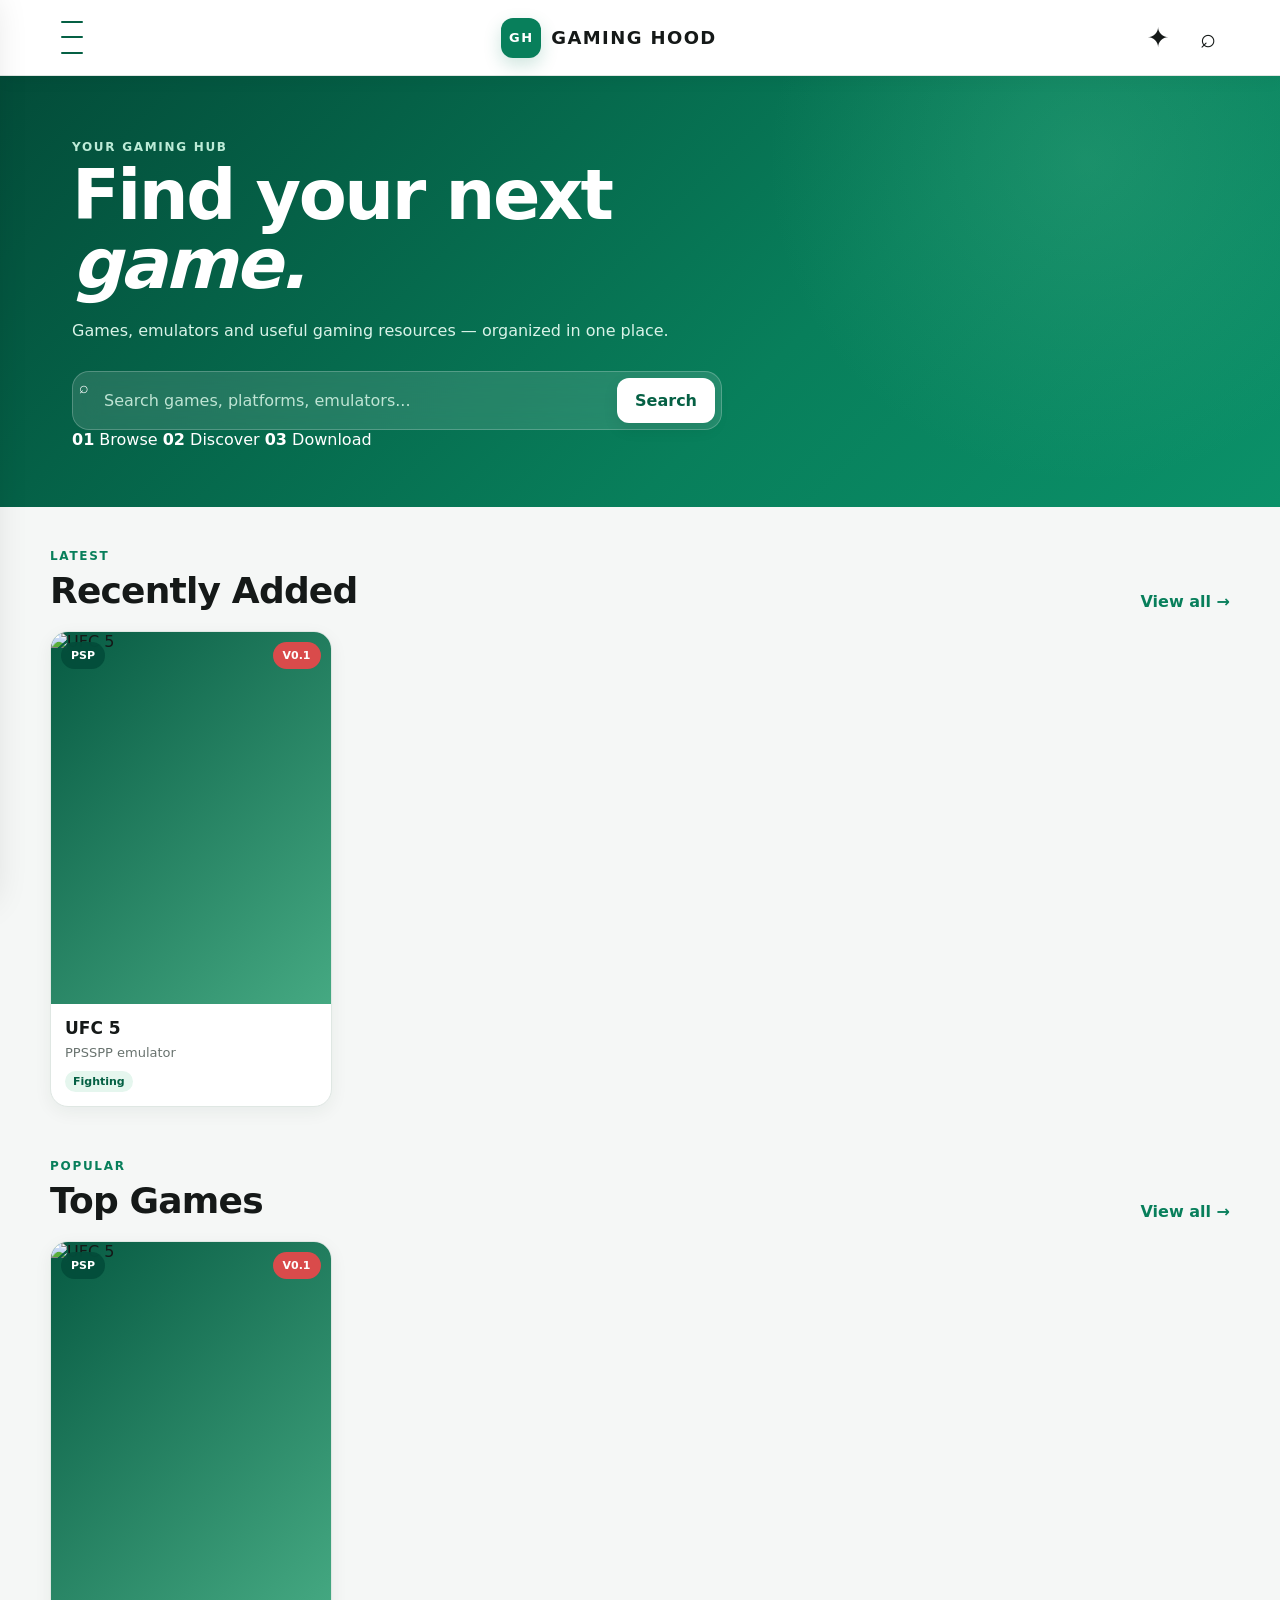
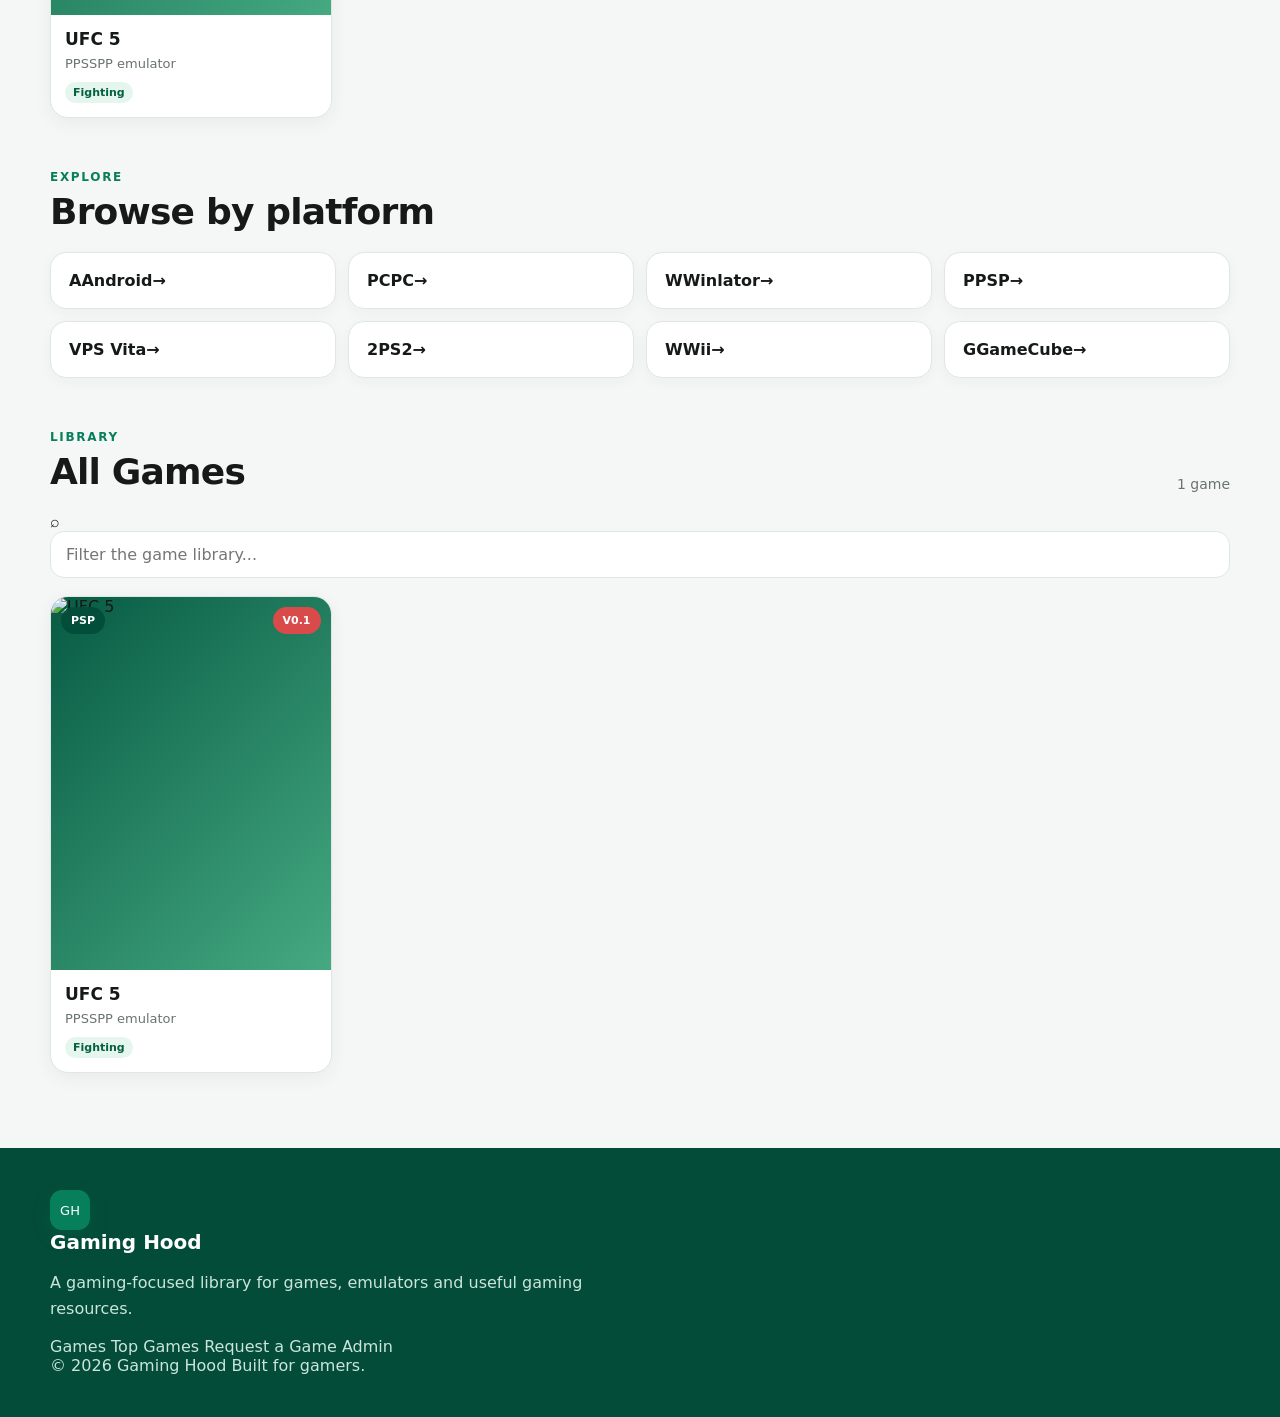
==== commit 5b4f999b: "Add files via upload" ====
--- a/index.html
+++ b/index.html
@@ -3,8 +3,8 @@
 <head>
   <meta charset="UTF-8">
   <meta name="viewport" content="width=device-width, initial-scale=1.0">
-  <meta name="theme-color" content="#170d25">
-  <meta name="description" content="Gaming Hood — games, emulators, compatibility and gaming resources.">
+  <meta name="theme-color" content="#160b23">
+  <meta name="description" content="Gaming Hood — games, emulators and gaming resources.">
   <title>Gaming Hood</title>
   <link rel="stylesheet" href="css/style.css">
   <link rel="manifest" href="manifest.json">
@@ -16,12 +16,12 @@
     </button>
 
     <a class="brand" href="./" aria-label="Gaming Hood home">
-      <div class="brand-mark">GH</div>
-      <span>GAMING HOOD</span>
+      <span class="brand-mark">GH</span>
+      <span class="brand-name">GAMING HOOD</span>
     </a>
 
     <div class="header-actions">
-      <button class="icon-btn" id="randomBtn" aria-label="Random game" title="Random game">⚄</button>
+      <button class="icon-btn" id="randomBtn" aria-label="Random game" title="Random game">✦</button>
       <button class="icon-btn" id="searchBtn" aria-label="Search">⌕</button>
     </div>
   </header>
@@ -29,69 +29,81 @@
   <div class="drawer-backdrop" id="drawerBackdrop"></div>
   <aside class="drawer" id="drawer" aria-hidden="true">
     <div class="drawer-top">
-      <strong>Gaming Hood</strong>
+      <a class="drawer-brand" href="./">
+        <span class="brand-mark">GH</span>
+        <span>Gaming Hood</span>
+      </a>
       <button class="close-btn" id="closeDrawer" aria-label="Close menu">×</button>
     </div>
 
     <form class="drawer-search" id="drawerSearchForm">
       <input id="drawerSearchInput" type="search" placeholder="Search games..." autocomplete="off">
-      <button type="submit">⌕</button>
+      <button type="submit" aria-label="Search">⌕</button>
     </form>
 
     <nav class="drawer-nav">
-      <a href="./">Home</a>
+      <a href="./">Home <span>›</span></a>
 
       <button class="nav-drop" data-target="categoriesMenu">
-        Categories <span>⌄</span>
+        <span>Categories</span><span>⌄</span>
       </button>
       <div class="subnav" id="categoriesMenu">
-        <a href="category.html?platform=Android">Android</a>
-        <a href="category.html?platform=PC">PC</a>
-        <a href="category.html?platform=Winlator">Winlator</a>
-        <a href="category.html?platform=PSP">PSP</a>
-        <a href="category.html?platform=PS%20Vita">PS Vita</a>
-        <a href="category.html?platform=PS2">PS2</a>
-        <a href="category.html?platform=Wii">Wii</a>
+        <a href="./?platform=Android#games">Android <span>›</span></a>
+        <a href="./?platform=PC#games">PC <span>›</span></a>
+        <a href="./?platform=Winlator#games">Winlator <span>›</span></a>
+        <a href="./?platform=PSP#games">PSP <span>›</span></a>
+        <a href="./?platform=PS%20Vita#games">PS Vita <span>›</span></a>
+        <a href="./?platform=PS2#games">PS2 <span>›</span></a>
+        <a href="./?platform=Wii#games">Wii <span>›</span></a>
+        <a href="./?platform=GameCube#games">GameCube <span>›</span></a>
       </div>
 
-      <a href="#top-games">Top Games</a>
-      <a href="#recent-updates">Recent Updates</a>
+      <a href="./?sort=top#games">Top Games <span>›</span></a>
+      <a href="./?sort=recent#games">Recent Updates <span>›</span></a>
 
       <button class="nav-drop" data-target="gamesListMenu">
-        Games List <span>⌄</span>
+        <span>Games List</span><span>⌄</span>
       </button>
       <div class="subnav" id="gamesListMenu">
-        <a href="#games">All Games</a>
-        <a href="category.html?sort=az">A–Z</a>
-        <a href="category.html?sort=za">Z–A</a>
+        <a href="./#games">All Games <span>›</span></a>
+        <a href="./?sort=az#games">A–Z <span>›</span></a>
+        <a href="./?sort=za#games">Z–A <span>›</span></a>
       </div>
 
-      <a href="compatibility.html">Compatibility Checker</a>
-      <a href="#emulators">Emulators</a>
+      <a class="request-link" href="https://chat.whatsapp.com/DT0M0LjGN8d67FzKWC9S7Q?s=cl&p=a&ilr=1" target="_blank" rel="noopener noreferrer">
+        <span>Request a Game</span><span>↗</span>
+      </a>
 
-      <button class="nav-drop" data-target="faqMenu">
-        FAQ <span>⌄</span>
-      </button>
-      <div class="subnav" id="faqMenu">
-        <a href="faq.html">Common Questions</a>
-        <a href="faq.html#installation">Installation</a>
-        <a href="faq.html#compatibility">Compatibility</a>
-      </div>
+      <a href="#about">About Gaming Hood <span>›</span></a>
+      <a class="admin-link" href="admin/">Admin <span>↗</span></a>
+    </nav>
 
-      <a href="#request">Request a Game</a>
-      <a href="#about">About Gaming Hood</a>
-      <a href="admin/">Admin</a>
-    </nav>
+    <div class="drawer-note">
+      <strong>Gaming Hood</strong>
+      <span>Find games. Check details. Download.</span>
+    </div>
   </aside>
 
   <section class="hero">
+    <div class="hero-glow hero-glow-one"></div>
+    <div class="hero-glow hero-glow-two"></div>
     <div class="hero-inner">
-      <p class="eyebrow">YOUR GAMING HUB</p>
-      <h1>Find your next game.</h1>
-      <p class="hero-text">Games, emulators, compatibility information and useful guides — organized in one place.</p>
-      <div class="hero-search">
+      <div class="hero-copy">
+        <p class="eyebrow"><span class="eyebrow-dot"></span> YOUR GAMING HUB</p>
+        <h1>Find your next <em>game.</em></h1>
+        <p class="hero-text">Games, emulators and useful gaming resources — organized in one place.</p>
+      </div>
+
+      <form class="hero-search" id="heroSearchForm">
+        <span class="search-icon">⌕</span>
         <input id="heroSearchInput" type="search" placeholder="Search games, platforms, emulators..." autocomplete="off">
-        <button id="heroSearchBtn">Search</button>
+        <button id="heroSearchBtn" type="submit">Search</button>
+      </form>
+
+      <div class="hero-stats" aria-label="Gaming Hood features">
+        <span><b>01</b> Browse</span>
+        <span><b>02</b> Discover</span>
+        <span><b>03</b> Download</span>
       </div>
     </div>
   </section>
@@ -103,7 +115,7 @@
           <p class="section-kicker">LATEST</p>
           <h2>Recently Added</h2>
         </div>
-        <a href="category.html?sort=recent">View all</a>
+        <a class="view-link" href="./?sort=recent#games">View all <span>→</span></a>
       </div>
       <div class="game-grid" id="recentGrid"></div>
     </section>
@@ -114,7 +126,7 @@
           <p class="section-kicker">POPULAR</p>
           <h2>Top Games</h2>
         </div>
-        <a href="category.html?sort=top">View all</a>
+        <a class="view-link" href="./?sort=top#games">View all <span>→</span></a>
       </div>
       <div class="game-grid" id="topGrid"></div>
     </section>
@@ -123,63 +135,65 @@
       <div class="section-heading">
         <div>
           <p class="section-kicker">EXPLORE</p>
-          <h2>Categories</h2>
+          <h2>Browse by platform</h2>
         </div>
       </div>
       <div class="category-grid">
-        <a href="category.html?platform=Android">Android</a>
-        <a href="category.html?platform=PC">PC</a>
-        <a href="category.html?platform=Winlator">Winlator</a>
-        <a href="category.html?platform=PSP">PSP</a>
-        <a href="category.html?platform=PS%20Vita">PS Vita</a>
-        <a href="category.html?platform=PS2">PS2</a>
-        <a href="category.html?platform=Wii">Wii</a>
-        <a href="category.html?platform=GameCube">GameCube</a>
+        <a href="./?platform=Android#games"><span class="cat-icon">A</span><span>Android</span><b>→</b></a>
+        <a href="./?platform=PC#games"><span class="cat-icon">PC</span><span>PC</span><b>→</b></a>
+        <a href="./?platform=Winlator#games"><span class="cat-icon">W</span><span>Winlator</span><b>→</b></a>
+        <a href="./?platform=PSP#games"><span class="cat-icon">P</span><span>PSP</span><b>→</b></a>
+        <a href="./?platform=PS%20Vita#games"><span class="cat-icon">V</span><span>PS Vita</span><b>→</b></a>
+        <a href="./?platform=PS2#games"><span class="cat-icon">2</span><span>PS2</span><b>→</b></a>
+        <a href="./?platform=Wii#games"><span class="cat-icon">W</span><span>Wii</span><b>→</b></a>
+        <a href="./?platform=GameCube#games"><span class="cat-icon">G</span><span>GameCube</span><b>→</b></a>
       </div>
     </section>
 
-    <section class="section feature-strip">
-      <div>
-        <p class="section-kicker">CHECK BEFORE YOU DOWNLOAD</p>
-        <h2>Can your device run it?</h2>
-        <p>Use the Gaming Hood compatibility checker to compare a game's requirements with your Android device.</p>
+    <section class="section" id="games">
+      <div class="library-panel">
+        <div class="section-heading library-heading">
+          <div>
+            <p class="section-kicker">LIBRARY</p>
+            <h2 id="libraryTitle">All Games</h2>
+          </div>
+          <span class="result-count" id="resultCount"></span>
+        </div>
+
+        <div class="library-toolbar">
+          <div class="inline-search">
+            <span>⌕</span>
+            <input id="librarySearchInput" type="search" placeholder="Filter the game library..." autocomplete="off">
+          </div>
+          <button class="clear-filter" id="clearFilterBtn" type="button" hidden>Clear filter</button>
+        </div>
+
+        <div class="game-grid" id="allGrid"></div>
+        <p class="empty-state" id="emptyState" hidden>No games matched your search.</p>
       </div>
-      <a class="primary-btn" href="compatibility.html">Check compatibility</a>
-    </section>
-
-    <section class="section" id="games">
-      <div class="section-heading">
-        <div>
-          <p class="section-kicker">LIBRARY</p>
-          <h2>All Games</h2>
-        </div>
-        <span class="result-count" id="resultCount"></span>
-      </div>
-
-      <div class="inline-search">
-        <input id="librarySearchInput" type="search" placeholder="Filter the game library..." autocomplete="off">
-      </div>
-      <div class="game-grid" id="allGrid"></div>
-      <p class="empty-state" id="emptyState" hidden>No games matched your search.</p>
     </section>
   </main>
 
   <footer class="site-footer" id="about">
-    <div>
-      <strong>Gaming Hood</strong>
-      <p>A gaming-focused website for games, emulators, compatibility and guides.</p>
+    <div class="footer-main">
+      <div>
+        <a class="footer-brand" href="./"><span class="brand-mark">GH</span><strong>Gaming Hood</strong></a>
+        <p>A gaming-focused library for games, emulators and useful gaming resources.</p>
+      </div>
+      <div class="footer-actions">
+        <a href="./#games">Games</a>
+        <a href="./?sort=top#games">Top Games</a>
+        <a href="https://chat.whatsapp.com/DT0M0LjGN8d67FzKWC9S7Q?s=cl&p=a&ilr=1" target="_blank" rel="noopener noreferrer">Request a Game</a>
+        <a href="admin/">Admin</a>
+      </div>
     </div>
-    <div class="footer-links">
-      <a href="compatibility.html">Compatibility</a>
-      <a href="faq.html">FAQ</a>
-      <a href="#request">Request a Game</a>
-      <a href="admin/">Admin</a>
+    <div class="footer-bottom">
+      <span>© <span id="year"></span> Gaming Hood</span>
+      <span>Built for gamers.</span>
     </div>
-    <p class="copyright">© <span id="year"></span> Gaming Hood</p>
   </footer>
 
   <div class="toast" id="toast" role="status" aria-live="polite"></div>
-
   <script src="js/app.js" defer></script>
 </body>
 </html>
